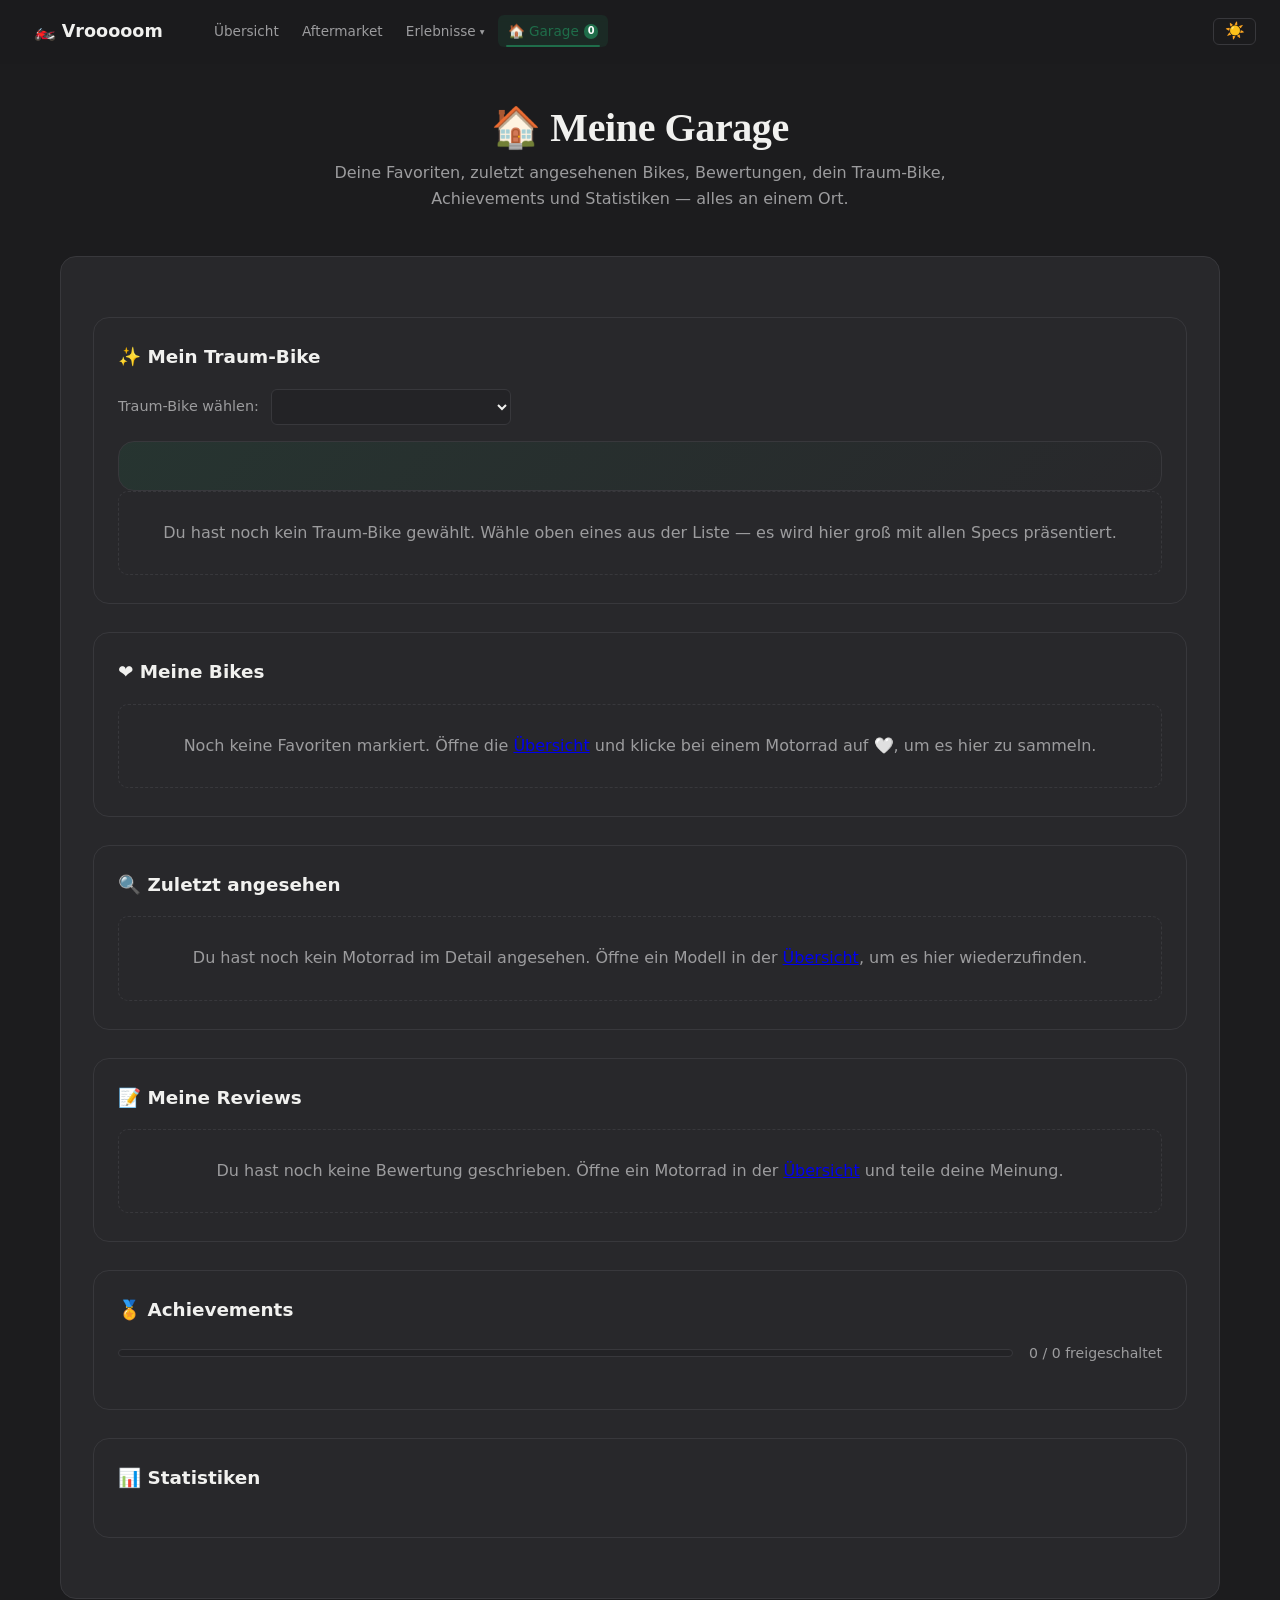
==== garage.html @ 9eac89dc "Merge pull request #27 from Sepytox/feature/soundcheck-and-polish-fixes fix+polish: Sound-Status "in" ====
<!DOCTYPE html>
<html lang="de">
<head>
    <meta charset="UTF-8">
    <meta name="viewport" content="width=device-width, initial-scale=1.0">
    <title>Meine Garage — Vrooooom</title>
    <link rel="icon" href="data:image/svg+xml,%3Csvg xmlns='http://www.w3.org/2000/svg' viewBox='0 0 100 100'%3E%3Crect width='100' height='100' rx='20' fill='%23080808'/%3E%3Ctext x='50' y='68' font-size='58' font-family='sans-serif' font-weight='800' text-anchor='middle' fill='%23ff6600'%3EK%3C/text%3E%3C/svg%3E">
    <link rel="stylesheet" href="styles.css">
    <link rel="stylesheet" href="design.css">
    <script>(function(){var t=localStorage.getItem('theme')||'dark';document.documentElement.setAttribute('data-theme',t);})();</script>
    <script src="bikes-data.js"></script>
    <script src="bike-image.js"></script>
    <style>
/* ====================================================
   GARAGE — Meine Garage Styles
   ==================================================== */
.garage-hero {
    text-align: center;
    padding: 2.5rem 1rem 1.5rem;
}
.garage-hero h1 { font-size: var(--font-h1); margin-bottom: 0.5rem; }
.garage-hero p { color: var(--text-muted); max-width: 640px; margin: 0 auto; }

.garage-section {
    margin: 1.75rem 0;
    background: var(--card-bg);
    border: 1px solid var(--border);
    border-radius: var(--radius-lg, 16px);
    padding: 1.5rem 1.5rem 1.75rem;
}
.garage-section-title {
    font-size: 1.15em;
    font-weight: 700;
    margin-bottom: 1rem;
    display: flex;
    align-items: center;
    gap: 0.5rem;
}

.garage-empty {
    text-align: center;
    padding: 1.75rem 1rem;
    color: var(--text-muted);
    border: 1px dashed var(--border);
    border-radius: var(--radius-md, 10px);
}
.garage-empty .garage-empty-cta { margin-top: 0.75rem; }

.garage-grid {
    display: grid;
    grid-template-columns: repeat(auto-fill, minmax(220px, 1fr));
    gap: 1rem;
}

.garage-card {
    background: var(--bg-secondary);
    border: 1px solid var(--border);
    border-radius: var(--radius-md, 10px);
    padding: 1rem;
    transition: transform var(--dur-fast, 0.15s) var(--ease-standard, ease),
                border-color var(--dur-fast, 0.15s) var(--ease-standard, ease);
}
.garage-card:hover { transform: translateY(-3px); border-color: var(--accent); }
.garage-card h3 { font-size: 1em; margin-bottom: 0.35rem; }
.garage-card p { color: var(--text-muted); font-size: 0.88em; margin: 0.15rem 0; }
.garage-card-meta { font-size: 0.78em !important; color: var(--text-subtle) !important; }
.garage-card-link { margin-top: 0.6rem; font-size: 0.8em; padding: 0.4rem 0.75rem; }

.garage-review-item {
    border: 1px solid var(--border);
    border-radius: var(--radius-md, 10px);
    padding: 0.9rem 1rem;
    margin-bottom: 0.75rem;
    background: var(--bg-secondary);
}
.garage-review-item:last-child { margin-bottom: 0; }
.garage-review-head { display: flex; justify-content: space-between; align-items: center; gap: 0.75rem; margin-bottom: 0.35rem; }
.garage-review-stars { color: var(--accent); letter-spacing: 1px; }
.garage-review-text { color: var(--text); font-size: 0.92em; margin: 0.25rem 0; }

.garage-dream-select-row {
    display: flex;
    flex-wrap: wrap;
    align-items: center;
    gap: 0.75rem;
    margin-bottom: 1rem;
}
.garage-dream-select-row label { color: var(--text-muted); font-size: 0.9em; }
#garageDreamSelect {
    background: var(--bg-secondary);
    color: var(--text);
    border: 1px solid var(--border);
    border-radius: var(--radius-sm, 6px);
    padding: 0.5rem 0.75rem;
    font-size: 0.9em;
    min-width: 240px;
}
.garage-dream-hero {
    display: flex;
    align-items: center;
    gap: 1.25rem;
    background: linear-gradient(135deg, var(--accent-dim), transparent);
    border: 1px solid var(--border);
    border-radius: var(--radius-lg, 16px);
    padding: 1.5rem;
}
.garage-dream-icon { font-size: 3.2em; flex-shrink: 0; }
.garage-dream-photo { flex-shrink: 0; width: 150px; }
.garage-dream-info h3 { font-size: 1.25em; margin-bottom: 0.2rem; }
.garage-dream-info p { color: var(--text-muted); margin-bottom: 0.6rem; }
.garage-dream-specs { display: flex; flex-wrap: wrap; gap: 0.6rem; }
.garage-dream-specs span {
    background: var(--bg-secondary);
    border: 1px solid var(--border);
    border-radius: var(--radius-full, 999px);
    padding: 0.25rem 0.7rem;
    font-size: 0.82em;
    color: var(--text);
}

.garage-progress-row { display: flex; justify-content: space-between; align-items: center; margin-bottom: 1rem; gap: 1rem; }
.garage-progress-row span { color: var(--text-muted); font-size: 0.88em; white-space: nowrap; }
.garage-progress-track {
    flex: 1;
    height: 8px;
    background: var(--bg-secondary);
    border: 1px solid var(--border);
    border-radius: var(--radius-full, 999px);
    overflow: hidden;
}
.garage-progress-fill {
    height: 100%;
    background: linear-gradient(90deg, var(--accent), var(--accent-hover));
    transition: width var(--dur-slow, 0.4s) var(--ease-out, ease);
}

.garage-ach-grid { display: grid; grid-template-columns: repeat(auto-fill, minmax(240px, 1fr)); gap: 0.9rem; }
.garage-ach-card {
    display: flex;
    gap: 0.75rem;
    align-items: flex-start;
    border: 1px solid var(--border);
    border-radius: var(--radius-md, 10px);
    padding: 0.9rem;
    background: var(--bg-secondary);
    transition: border-color var(--dur-fast, 0.15s) var(--ease-standard, ease),
                box-shadow var(--dur-fast, 0.15s) var(--ease-standard, ease);
}
.garage-ach-unlocked { border-color: var(--accent); }
.garage-ach-locked { opacity: 0.55; }
.garage-ach-card:not(.garage-ach-locked):hover {
    border-color: var(--border-hover);
    box-shadow: var(--shadow-sm);
}
.garage-ach-icon { font-size: 1.6em; flex-shrink: 0; }
.garage-ach-body h4 { font-size: 0.95em; margin-bottom: 0.2rem; }
.garage-ach-body p { color: var(--text-muted); font-size: 0.82em; margin: 0.1rem 0; }

.garage-stat-row { margin-bottom: 0.85rem; }
.garage-stat-row:last-child { margin-bottom: 0; }
.garage-stat-label { display: flex; justify-content: space-between; font-size: 0.86em; color: var(--text-muted); margin-bottom: 0.3rem; }
.garage-stat-track {
    height: 8px;
    background: var(--bg-secondary);
    border: 1px solid var(--border);
    border-radius: var(--radius-full, 999px);
    overflow: hidden;
}
.garage-stat-fill {
    height: 100%;
    background: linear-gradient(90deg, var(--accent), var(--accent-hover));
    transition: width var(--dur-slow, 0.4s) var(--ease-out, ease);
}
.garage-most-viewed { margin-top: 1.1rem; color: var(--text-muted); font-size: 0.9em; }

@media (max-width: 600px) {
    .garage-dream-hero { flex-direction: column; text-align: center; }
    .garage-progress-row { flex-direction: column; align-items: stretch; }
}
    </style>
</head>
<body>
    <!-- Gemeinsame Navbar (Single Source of Truth) — siehe navbar.js.
         data-theme-toggle="external": theme-toggle.js verdrahtet den
         Button weiter unten, navbar.js darf hier NICHT selbst
         verdrahten. -->
    <nav id="siteNavRoot" class="site-nav" data-theme-toggle="external"></nav>
    <script src="navbar.js"></script>

    <header class="garage-hero js-reveal">
        <h1>🏠 Meine Garage</h1>
        <p>Deine Favoriten, zuletzt angesehenen Bikes, Bewertungen, dein Traum-Bike, Achievements und Statistiken — alles an einem Ort.</p>
    </header>

    <div class="container">
        <main>

            <!-- ===== TRAUM-BIKE ===== -->
            <section class="garage-section js-reveal" aria-label="Mein Traum-Bike">
                <div class="garage-section-title">✨ Mein Traum-Bike</div>
                <div class="garage-dream-select-row">
                    <label for="garageDreamSelect">Traum-Bike wählen:</label>
                    <select id="garageDreamSelect" aria-label="Traum-Bike auswählen"></select>
                </div>
                <div class="garage-dream-hero" id="garageDreamHero" hidden></div>
                <div class="garage-empty" id="garageDreamEmpty">
                    Du hast noch kein Traum-Bike gewählt. Wähle oben eines aus der Liste — es wird hier groß mit allen Specs präsentiert.
                </div>
            </section>

            <!-- ===== MEINE BIKES (FAVORITEN) ===== -->
            <section class="garage-section js-reveal" aria-label="Meine Bikes">
                <div class="garage-section-title">❤️ Meine Bikes</div>
                <div class="garage-grid" id="garageFavoritesGrid" hidden></div>
                <div class="garage-empty" id="garageFavoritesEmpty">
                    Noch keine Favoriten markiert. Öffne die
                    <a href="index.html">Übersicht</a> und klicke bei einem Motorrad auf 🤍, um es hier zu sammeln.
                </div>
            </section>

            <!-- ===== ZULETZT ANGESEHEN ===== -->
            <section class="garage-section js-reveal" aria-label="Zuletzt angesehen">
                <div class="garage-section-title">🔍 Zuletzt angesehen</div>
                <div class="garage-grid" id="garageRecentGrid" hidden></div>
                <div class="garage-empty" id="garageRecentEmpty">
                    Du hast noch kein Motorrad im Detail angesehen. Öffne ein Modell in der
                    <a href="index.html">Übersicht</a>, um es hier wiederzufinden.
                </div>
            </section>

            <!-- ===== MEINE REVIEWS ===== -->
            <section class="garage-section js-reveal" aria-label="Meine Reviews">
                <div class="garage-section-title">📝 Meine Reviews</div>
                <div id="garageReviewsList" hidden></div>
                <div class="garage-empty" id="garageReviewsEmpty">
                    Du hast noch keine Bewertung geschrieben. Öffne ein Motorrad in der
                    <a href="index.html">Übersicht</a> und teile deine Meinung.
                </div>
            </section>

            <!-- ===== ACHIEVEMENTS ===== -->
            <section class="garage-section js-reveal" aria-label="Achievements">
                <div class="garage-section-title">🏅 Achievements</div>
                <div class="garage-progress-row">
                    <div class="garage-progress-track"><div class="garage-progress-fill" id="garageAchievementsProgressBar" style="width:0%"></div></div>
                    <span id="garageAchievementsProgress">0 / 0 freigeschaltet</span>
                </div>
                <div class="garage-ach-grid" id="garageAchievementsGrid"></div>
            </section>

            <!-- ===== STATISTIKEN ===== -->
            <section class="garage-section js-reveal" aria-label="Statistiken">
                <div class="garage-section-title">📊 Statistiken</div>
                <div id="garageStatsBars"></div>
                <p class="garage-most-viewed" id="garageMostViewed" hidden></p>
            </section>

        </main>
    </div>

    <script src="stats.js"></script>
    <script src="achievements.js"></script>
    <script src="theme-toggle.js"></script>
    <script src="settings.js"></script>
    <script src="scroll-reveal.js"></script>
    <script src="garage.js"></script>
</body>
</html>
---- styles.css ----
/* ============================================================
   styles.css — Vrooooom Component Styles v2
   All colors via design.css CSS variables.
   ============================================================ */

html { scroll-behavior: smooth; }

/* ── Container / Layout ─────────────────────────────────────── */
.container {
  max-width: 1200px;
  margin: 0 auto;
  padding: 20px;
}

main {
  background: var(--card-bg);
  border: 1px solid var(--border);
  padding: 32px;
  border-radius: 16px;
  margin-bottom: 40px;
}

footer {
  text-align: center;
  color: var(--text-muted);
  margin-top: 40px;
  padding: 20px;
  font-size: 0.9em;
  border-top: 1px solid var(--border);
}

/* ── Intro Section ──────────────────────────────────────────── */
.intro {
  background: var(--bg-secondary);
  border-radius: 12px;
  padding: 24px 28px;
  margin-bottom: 32px;
  border-left: 4px solid var(--accent);
}

.intro h2 {
  font-size: 1.7em;
  font-weight: 700;
  color: var(--text);
  margin-bottom: 10px;
}

.intro p {
  font-size: 1em;
  color: var(--text-muted);
  max-width: 700px;
  line-height: 1.7;
}

/* ── Search & Filter ────────────────────────────────────────── */
.search-filter-section {
  background: var(--bg-secondary);
  border: 1px solid var(--border);
  border-radius: 12px;
  padding: 18px 20px;
  margin-bottom: 28px;
  display: flex;
  flex-direction: column;
  gap: 10px;
}

.search-bar-wrap { width: 100%; }

.search-input {
  width: 100%;
  padding: 10px 18px;
  border: 1px solid var(--border);
  border-radius: 8px;
  font-size: 0.95em;
  outline: none;
  background: var(--bg);
  color: var(--text);
  font-family: inherit;
  transition: border-color 0.2s;
}

.search-input:focus { border-color: var(--accent); }
.search-input::placeholder { color: var(--text-subtle); }

.filter-row {
  display: flex;
  flex-wrap: wrap;
  align-items: center;
  gap: 8px;
}

.filter-label {
  font-size: 0.85em;
  color: var(--text-muted);
  font-weight: 600;
}

.filter-select {
  padding: 6px 10px;
  border: 1px solid var(--border);
  border-radius: 6px;
  font-size: 0.85em;
  cursor: pointer;
  background: var(--bg);
  color: var(--text);
  outline: none;
  transition: border-color 0.2s;
}

.filter-select:focus { border-color: var(--accent); }

.btn-clear-filter {
  padding: 6px 14px;
  background: none;
  border: 1px solid #cc4444;
  color: #cc4444;
  border-radius: 6px;
  font-size: 0.85em;
  cursor: pointer;
  margin-left: auto;
  transition: background 0.2s, color 0.2s;
}

.btn-clear-filter:hover { background: #cc4444; color: #fff; }

.no-results {
  text-align: center;
  padding: 30px;
  color: var(--text-muted);
  font-size: 1.05em;
}

/* ── Favorites ──────────────────────────────────────────────── */
.favorites-section { margin-bottom: 28px; }

.favorites-title {
  font-size: 1.4em;
  color: var(--accent);
  margin-bottom: 14px;
  text-align: center;
}

/* ── Compare Bar ────────────────────────────────────────────── */
.compare-bar {
  position: sticky;
  top: 60px;
  z-index: 90;
  background: var(--accent);
  color: #fff;
  padding: 10px 16px;
  border-radius: 8px;
  display: flex;
  align-items: center;
  gap: 10px;
  margin-bottom: 20px;
  box-shadow: var(--shadow);
  flex-wrap: wrap;
}

.compare-bar-info {
  flex: 1;
  font-size: 0.9em;
  font-weight: 600;
}

.btn-compare {
  background: #fff;
  color: var(--accent);
  border: none;
  padding: 6px 14px;
  border-radius: 6px;
  font-weight: 700;
  cursor: pointer;
  font-size: 0.88em;
  transition: opacity 0.2s;
}

.btn-compare:disabled { opacity: 0.5; cursor: not-allowed; }
.btn-compare:not(:disabled):hover { opacity: 0.9; }

.btn-clear-compare {
  background: none;
  border: 1px solid rgba(255,255,255,0.6);
  color: #fff;
  padding: 5px 12px;
  border-radius: 6px;
  font-size: 0.82em;
  cursor: pointer;
  transition: background 0.2s;
}

.btn-clear-compare:hover { background: rgba(255,255,255,0.15); }

/* ── Bike Cards Grid ────────────────────────────────────────── */
.facts {
  display: grid;
  grid-template-columns: repeat(auto-fill, minmax(290px, 1fr));
  gap: 18px;
  margin: 28px 0;
}

.fact-card {
  background: var(--card-bg);
  border: 1px solid var(--border);
  color: var(--text);
  padding: 18px 20px;
  border-radius: var(--radius-lg, 14px);
  transition: border-color var(--dur-base, 0.25s) var(--ease-standard, ease),
              transform var(--dur-base, 0.25s) var(--ease-standard, ease),
              box-shadow var(--dur-base, 0.25s) var(--ease-standard, ease);
  display: flex;
  flex-direction: column;
  gap: 5px;
  position: relative;
  overflow: hidden;
  animation: cardFadeUp 0.35s ease backwards;
}

.fact-card:hover,
.fact-card:focus-within {
  border-color: var(--border-hover);
  transform: translateY(-6px) scale(1.012);
  box-shadow: var(--shadow-lg, var(--shadow));
}

.fact-card:active { transform: translateY(-3px) scale(1.005); }

/* Quickstats + hint reveal a little more elegantly on hover */
.fact-card .card-quickstats,
.fact-card .card-hint {
  transition: opacity var(--dur-base, 0.25s) var(--ease-standard, ease),
              transform var(--dur-base, 0.25s) var(--ease-standard, ease);
}
.fact-card:hover .card-hint {
  transform: translateY(-1px);
}
.fact-card:hover .card-quickstats .qstat {
  transform: translateY(-1px);
}
.qstat { transition: transform var(--dur-fast, 0.15s) var(--ease-standard, ease), border-color var(--dur-fast, 0.15s) var(--ease-standard, ease); }

/* "Customize"-Link innerhalb der Bike-Karte (index.html, dynamisch gerendert) */
.card-action-link {
  transition: filter var(--dur-fast, 0.15s) var(--ease-standard, ease),
              transform var(--dur-fast, 0.15s) var(--ease-standard, ease);
}
.card-action-link:hover {
  filter: brightness(1.12);
  transform: translateY(-1px);
}

.fact-card h3 {
  font-size: 1.15em;
  font-weight: 700;
  margin-bottom: 3px;
  border-bottom: 1px solid var(--border);
  padding-bottom: 8px;
  color: var(--text);
}

.fact-card p { margin: 2px 0; line-height: 1.6; font-size: 0.92em; color: var(--text-muted); }
.fact-card strong { color: var(--text); font-weight: 600; }

/* Bike-Foto/-Illustration (bike-image.js) am oberen Kartenrand — bleedet
   bis zum Kartenrand (kompensiert das Card-Padding via negativem Margin). */
.fact-card-image {
  margin: -18px -20px 10px;
  width: calc(100% + 40px);
  aspect-ratio: 16 / 8;
  border-radius: var(--radius-lg, 14px) var(--radius-lg, 14px) 0 0;
}

/* Card animations stagger */
@keyframes cardFadeUp {
  from { opacity: 0; transform: translateY(16px); }
  to   { opacity: 1; transform: translateY(0); }
}
.fact-card:nth-child(1)  { animation-delay: 0.02s; }
.fact-card:nth-child(2)  { animation-delay: 0.04s; }
.fact-card:nth-child(3)  { animation-delay: 0.06s; }
.fact-card:nth-child(4)  { animation-delay: 0.08s; }
.fact-card:nth-child(5)  { animation-delay: 0.10s; }
.fact-card:nth-child(6)  { animation-delay: 0.12s; }
.fact-card:nth-child(7)  { animation-delay: 0.14s; }
.fact-card:nth-child(8)  { animation-delay: 0.16s; }
.fact-card:nth-child(9)  { animation-delay: 0.18s; }
.fact-card:nth-child(10) { animation-delay: 0.20s; }
.fact-card:nth-child(11) { animation-delay: 0.22s; }
.fact-card:nth-child(12) { animation-delay: 0.24s; }
.fact-card:nth-child(13) { animation-delay: 0.26s; }
.fact-card:nth-child(14) { animation-delay: 0.28s; }
.fact-card:nth-child(15) { animation-delay: 0.30s; }
.fact-card:nth-child(16) { animation-delay: 0.32s; }
.fact-card:nth-child(17) { animation-delay: 0.34s; }
.fact-card:nth-child(18) { animation-delay: 0.36s; }
.fact-card:nth-child(19) { animation-delay: 0.38s; }
.fact-card:nth-child(20) { animation-delay: 0.40s; }
.fact-card:nth-child(21) { animation-delay: 0.42s; }
.fact-card:nth-child(22) { animation-delay: 0.44s; }
.fact-card:nth-child(23) { animation-delay: 0.46s; }
.fact-card:nth-child(24) { animation-delay: 0.48s; }
.fact-card:nth-child(25) { animation-delay: 0.50s; }

/* Card top row (compare + fav) */
.card-top-row {
  display: flex;
  align-items: center;
  justify-content: space-between;
  margin-bottom: 5px;
}

.compare-checkbox-wrap {
  display: flex;
  align-items: center;
  gap: 4px;
  cursor: pointer;
  background: var(--accent-dim);
  border: 1px solid var(--border);
  border-radius: 6px;
  padding: 3px 8px;
  font-size: 0.78em;
  user-select: none;
  transition: border-color 0.2s;
}

.compare-checkbox-wrap:hover { border-color: var(--accent); }
.compare-checkbox { accent-color: var(--accent); width: 13px; height: 13px; cursor: pointer; }
.compare-checkbox-label { color: var(--text-muted); font-size: 0.8em; }

.fav-btn {
  background: none;
  border: none;
  font-size: 1.3em;
  cursor: pointer;
  padding: 2px 5px;
  border-radius: 50%;
  transition: transform 0.18s;
  line-height: 1;
}
.fav-btn:hover { transform: scale(1.25); }

.card-footer-row {
  display: flex;
  align-items: center;
  gap: 6px;
  flex-wrap: wrap;
  margin-top: 4px;
}

.card-rating-badge {
  background: var(--accent-dim);
  border-radius: 12px;
  padding: 2px 8px;
  font-size: 0.78em;
  font-weight: 700;
  color: var(--accent);
}

.card-hint {
  display: inline-block;
  margin-top: 5px;
  font-size: 0.78em;
  background: var(--accent-dim);
  border: 1px solid var(--border);
  border-radius: 6px;
  padding: 3px 10px;
  color: var(--text-muted);
  transition: border-color 0.2s, color 0.2s;
}

.fact-card-clickable { cursor: pointer; }
.fact-card-clickable:hover .card-hint { border-color: var(--accent); color: var(--accent); }
.fact-card-clickable:focus-visible { outline: 2px solid var(--accent); outline-offset: 3px; }

/* Quick stats badges */
.card-quickstats {
  display: flex;
  flex-wrap: wrap;
  gap: 5px;
  margin: 8px 0 2px;
}

.qstat {
  background: var(--accent-dim);
  border: 1px solid var(--border);
  border-radius: 10px;
  padding: 2px 9px;
  font-size: 0.76rem;
  color: var(--text-muted);
  white-space: nowrap;
}

.qstat-license { border-color: var(--accent); color: var(--accent); }

/* ── Modal ──────────────────────────────────────────────────── */
.modal-overlay {
  display: none;
  position: fixed;
  inset: 0;
  background: rgba(0,0,0,0.65);
  z-index: 1000;
  align-items: center;
  justify-content: center;
  padding: 20px;
  backdrop-filter: blur(3px);
  overflow-y: auto;
}

.modal-overlay.modal-visible {
  display: flex;
  animation: overlayFadeIn 0.2s ease;
}

.modal-overlay.modal-closing { animation: overlayFadeOut 0.2s ease forwards; }
.modal-overlay.modal-closing .modal-content { animation: modalSlideOut 0.2s ease forwards; }

@keyframes overlayFadeIn  { from { opacity: 0; } to { opacity: 1; } }
@keyframes overlayFadeOut { from { opacity: 1; } to { opacity: 0; } }
@keyframes modalSlideOut  { from { opacity: 1; transform: translateY(0); } to { opacity: 0; transform: translateY(-16px); } }

.modal-content {
  background: var(--card-bg);
  border: 1px solid var(--border);
  border-radius: 16px;
  max-width: 580px;
  width: 100%;
  box-shadow: var(--shadow);
  position: relative;
  overflow: hidden;
  animation: modalSlideIn 0.28s cubic-bezier(0.34, 1.56, 0.64, 1);
  max-height: 92vh;
  overflow-y: auto;
}

.modal-content-wide { max-width: 860px; }
@keyframes modalSlideIn { from { opacity: 0; transform: translateY(-24px); } to { opacity: 1; transform: translateY(0); } }

.modal-close {
  position: absolute;
  top: 12px;
  right: 14px;
  background: none;
  border: none;
  font-size: 1.6em;
  cursor: pointer;
  color: rgba(255,255,255,0.75);
  line-height: 1;
  transition: color 0.2s, transform 0.2s;
  z-index: 10;
}
.modal-close:hover { color: #fff; transform: scale(1.15); }

.modal-header {
  background: var(--accent);
  color: #fff;
  padding: 28px 28px 20px;
  text-align: center;
  position: sticky;
  top: 0;
  z-index: 5;
}

.modal-icon { font-size: 2.2em; display: block; margin-bottom: 6px; }
.modal-header h2 { font-size: 1.7em; margin-bottom: 3px; }
.modal-subtitle { font-size: 0.95em; opacity: 0.85; }

.modal-body { padding: 22px 26px 26px; }

/* Modal action buttons */
.modal-actions {
  display: flex;
  gap: 10px;
  margin-bottom: 16px;
  flex-wrap: wrap;
}

.btn-youtube {
  flex: 1;
  padding: 9px 14px;
  background: #ff0000;
  color: #fff;
  border: none;
  border-radius: 8px;
  font-size: 0.9em;
  font-weight: 700;
  cursor: pointer;
  transition: background 0.2s;
  display: flex;
  align-items: center;
  justify-content: center;
  gap: 5px;
  min-width: 120px;
}
.btn-youtube:hover { background: #cc0000; }

.btn-modal-fav {
  flex: 1;
  padding: 9px 14px;
  background: var(--accent-dim);
  color: var(--accent);
  border: 1px solid var(--accent);
  border-radius: 8px;
  font-size: 0.9em;
  font-weight: 700;
  cursor: pointer;
  transition: background 0.2s, color 0.2s;
  min-width: 100px;
}
.btn-modal-fav:hover, .btn-modal-fav.fav-active { background: var(--accent); color: #fff; }

/* ── Gallery ────────────────────────────────────────────────── */
.gallery { position: relative; margin-bottom: 20px; border-radius: 10px; overflow: hidden; }

.gallery-viewport { position: relative; height: 190px; border-radius: 10px; overflow: hidden; }

.gallery-slide {
  position: absolute;
  inset: 0;
  display: flex;
  flex-direction: column;
  align-items: center;
  justify-content: center;
  gap: 8px;
  color: #fff;
  opacity: 0;
  visibility: hidden;
  transition: opacity 0.35s, visibility 0.35s;
}

.gallery-slide-active { opacity: 1; visibility: visible; animation: slideFadeIn 0.35s ease; }
@keyframes slideFadeIn { from { opacity: 0; transform: scale(1.03); } to { opacity: 1; transform: scale(1); } }

/* Consistent aspect ratio, rounded corners, gentle fade-in on load and a
   subtle zoom on hover for every gallery image (self-authored SVG or
   local asset — no external image requests). The hover-zoom itself uses
   --dur-base (a calm ~250ms, matching every other hover micro-interaction
   in the design system) — only the one-time entrance fade keeps
   --dur-slow. */
.gallery-img {
  width: 100%;
  height: 100%;
  object-fit: cover;
  border-radius: var(--radius-md, 10px);
  opacity: 0;
  animation: imgFadeIn var(--dur-slow, 0.4s) var(--ease-out, ease) forwards;
  transition: transform var(--dur-base, 0.25s) var(--ease-standard, ease);
}
.gallery:hover .gallery-img { transform: scale(1.05); }
@keyframes imgFadeIn { from { opacity: 0; } to { opacity: 1; } }

.gallery-emoji { font-size: 3.5em; }
.gallery-caption { font-size: 0.9em; background: rgba(0,0,0,0.4); padding: 3px 12px; border-radius: 20px; }

.gallery-btn {
  position: absolute;
  top: 50%;
  transform: translateY(-50%);
  background: rgba(0,0,0,0.45);
  color: #fff;
  border: none;
  width: 36px;
  height: 36px;
  border-radius: 50%;
  font-size: 1em;
  cursor: pointer;
  transition: background 0.2s;
  z-index: 5;
}
.gallery-btn:hover { background: rgba(0,0,0,0.75); }
.gallery-prev { left: 8px; }
.gallery-next { right: 8px; }

.gallery-footer {
  position: absolute;
  bottom: 8px;
  left: 0; right: 0;
  display: flex;
  align-items: center;
  justify-content: center;
  gap: 10px;
  z-index: 5;
}

.gallery-counter {
  background: rgba(0,0,0,0.5);
  color: #fff;
  font-size: 0.78em;
  padding: 2px 10px;
  border-radius: 20px;
  font-weight: 600;
}

.gallery-autoplay {
  background: rgba(0,0,0,0.5);
  color: #fff;
  border: none;
  font-size: 0.78em;
  padding: 3px 10px;
  border-radius: 20px;
  cursor: pointer;
  transition: background 0.2s;
}
.gallery-autoplay:hover { background: rgba(0,0,0,0.8); }
.gallery-autoplay[aria-pressed="true"] { background: var(--accent); }

/* ── Specs Grid ─────────────────────────────────────────────── */
.specs-grid {
  display: grid;
  grid-template-columns: 1fr 1fr;
  gap: 12px;
  margin-bottom: 14px;
}

.spec-item {
  background: var(--bg-secondary);
  border: 1px solid var(--border);
  border-radius: 8px;
  padding: 10px 12px;
  display: flex;
  flex-direction: column;
  gap: 3px;
  transition: border-color 0.2s;
}
.spec-item:hover { border-color: var(--border-hover); }
.spec-label { font-size: 0.74em; color: var(--text-muted); text-transform: uppercase; letter-spacing: 0.05em; }
.spec-value { font-size: 0.95em; font-weight: 700; color: var(--text); }

/* Extended specs */
.extended-specs {
  margin-bottom: 14px;
  border: 1px solid var(--border);
  border-radius: 8px;
  overflow: hidden;
}

.extended-specs-toggle {
  padding: 10px 14px;
  cursor: pointer;
  font-weight: 600;
  font-size: 0.9em;
  color: var(--accent);
  background: var(--bg-secondary);
  list-style: none;
  display: flex;
  align-items: center;
  gap: 5px;
  user-select: none;
  transition: background 0.2s;
}
.extended-specs-toggle:hover { background: var(--bg); }
.extended-specs-toggle::-webkit-details-marker { display: none; }
.extended-specs[open] .extended-specs-toggle::before { content: '▼ '; }
.extended-specs:not([open]) .extended-specs-toggle::before { content: '▶ '; }

.extended-specs-grid {
  padding: 12px;
  background: var(--card-bg);
  border-top: 1px solid var(--border);
}

/* ── Review Section ─────────────────────────────────────────── */
.review-section {
  border-top: 1px solid var(--border);
  padding-top: 16px;
  margin-top: 14px;
}

.review-title { font-size: 1em; color: var(--accent); margin-bottom: 8px; }

.avg-rating-display {
  background: var(--accent-dim);
  border-radius: 8px;
  padding: 7px 12px;
  font-size: 0.88em;
  margin-bottom: 10px;
  display: flex;
  align-items: center;
  gap: 7px;
  flex-wrap: wrap;
}
.avg-stars { color: #f5a623; }
.avg-num { font-weight: 700; color: var(--text); }
.avg-count { color: var(--text-muted); font-size: 0.88em; }

.star-input { display: flex; align-items: center; gap: 3px; margin-bottom: 8px; }
.star-btn {
  background: none;
  border: none;
  font-size: 1.6em;
  color: var(--text-subtle);
  cursor: pointer;
  transition: color 0.15s, transform 0.15s;
  padding: 0 2px;
  line-height: 1;
}
.star-btn:hover, .star-btn.star-active { color: #f5a623; }
.star-hint { font-size: 0.8em; color: var(--text-muted); margin-left: 5px; }

.review-textarea {
  width: 100%;
  padding: 9px 12px;
  border: 1px solid var(--border);
  border-radius: 8px;
  font-size: 0.88em;
  resize: vertical;
  font-family: inherit;
  outline: none;
  background: var(--bg);
  color: var(--text);
  transition: border-color 0.2s;
}
.review-textarea:focus { border-color: var(--accent); }

.btn-save-review {
  margin-top: 7px;
  padding: 7px 18px;
  background: var(--accent);
  color: #fff;
  border: none;
  border-radius: 7px;
  font-size: 0.88em;
  font-weight: 600;
  cursor: pointer;
  transition: background 0.2s;
}
.btn-save-review:hover { background: var(--accent-hover); }

.reviews-list {
  margin-top: 10px;
  display: flex;
  flex-direction: column;
  gap: 7px;
  max-height: 160px;
  overflow-y: auto;
}

.review-item {
  background: var(--bg-secondary);
  border: 1px solid var(--border);
  border-radius: 7px;
  padding: 9px 12px;
  font-size: 0.87em;
}
.review-stars { color: #f5a623; display: block; margin-bottom: 2px; }
.review-text { color: var(--text-muted); margin: 2px 0; font-style: italic; }
.review-date { color: var(--text-subtle); font-size: 0.78em; }

/* ── Compare Modal ──────────────────────────────────────────── */
.compare-table-wrap { overflow-x: auto; -webkit-overflow-scrolling: touch; }

.compare-table { width: 100%; border-collapse: collapse; font-size: 0.88em; }
.compare-table th {
  background: var(--accent);
  color: #fff;
  padding: 9px 12px;
  text-align: left;
  font-size: 0.9em;
}
.compare-table td { padding: 7px 12px; border-bottom: 1px solid var(--border); color: var(--text); }
.compare-row-label { font-weight: 700; color: var(--accent) !important; background: var(--bg-secondary); white-space: nowrap; }
.compare-table tr:nth-child(even) td:not(.compare-row-label) { background: var(--bg-secondary); }
.compare-best { background: rgba(0,200,80,0.12) !important; color: #00c850 !important; font-weight: 700; }
.compare-worst { background: rgba(255,50,50,0.1) !important; color: #ff4444 !important; }

.compare-legend {
  margin-top: 12px;
  font-size: 0.82em;
  display: flex;
  gap: 16px;
  justify-content: center;
  color: var(--text-muted);
  flex-wrap: wrap;
}
.compare-legend-best { color: #00c850; font-weight: 600; }
.compare-legend-worst { color: #ff4444; font-weight: 600; }
.compare-legend-pct { font-size: 0.8em; color: var(--text-muted); margin-left: 10px; }

.best-value-banner {
  background: var(--accent-dim);
  border: 1px solid var(--accent);
  border-radius: 8px;
  padding: 10px 14px;
  margin-bottom: 12px;
  font-size: 0.9em;
  color: var(--text);
}
.cmp-pct { font-size: 0.76rem; opacity: 0.8; }

.compare-advice { margin-top: 14px; }
.compare-advice-title { font-size: 0.95rem; margin-bottom: 7px; color: var(--text); }
.compare-advice-item { font-size: 0.88rem; margin-bottom: 4px; color: var(--text-muted); }

/* ── Advice / Kaufberatung ──────────────────────────────────── */
.advice-section { margin: 28px 0; }
.advice-title { font-size: 1.4em; color: var(--text); margin-bottom: 14px; }

.advice-grid {
  display: grid;
  grid-template-columns: repeat(auto-fill, minmax(220px, 1fr));
  gap: 14px;
}

.advice-card {
  background: var(--card-bg);
  border: 1px solid var(--border);
  border-radius: var(--radius-md, 12px);
  padding: 16px;
  cursor: pointer;
  transition: border-color var(--dur-base, 0.25s) var(--ease-standard, ease),
              transform var(--dur-base, 0.25s) var(--ease-standard, ease),
              box-shadow var(--dur-base, 0.25s) var(--ease-standard, ease);
}
.advice-card:hover, .advice-card:focus-visible {
  border-color: var(--border-hover);
  transform: translateY(-4px) scale(1.01);
  box-shadow: var(--shadow-lg, var(--shadow));
  outline: none;
}
.advice-card:active { transform: translateY(-1px) scale(1.0); }
.advice-card .advice-emoji {
  transition: transform var(--dur-base, 0.25s) var(--ease-spring, ease);
}
.advice-card:hover .advice-emoji { transform: scale(1.15) rotate(-4deg); }
.advice-emoji { font-size: 2em; margin-bottom: 5px; display: block; }
.advice-card-title { font-size: 1em; margin-bottom: 3px; color: var(--text); font-weight: 700; }
.advice-bike-name { font-size: 0.9em; color: var(--text-muted); margin-bottom: 5px; }
.advice-reason { font-size: 0.84em; color: var(--text-muted); margin-bottom: 7px; }
.advice-price { font-size: 0.82em; color: var(--accent); font-weight: 700; }

.modal-advice-banner {
  background: var(--accent-dim);
  border: 1px solid var(--accent);
  border-radius: 8px;
  padding: 9px 13px;
  margin: 12px 0 3px;
  font-size: 0.88rem;
  color: var(--text);
}

/* ── Closing Section ────────────────────────────────────────── */
.closing {
  background: var(--bg-secondary);
  border: 1px solid var(--border);
  padding: 28px;
  border-radius: 12px;
  text-align: center;
  margin-top: 32px;
}
.closing h2 { color: var(--accent); margin-bottom: 10px; font-size: 1.6em; }
.closing p { color: var(--text-muted); font-size: 1em; line-height: 1.7; }

/* ── Settings Panel (injected by settings.js) ────────────────── */
.settings-trigger {
  position: fixed;
  bottom: 1.5rem;
  right: 1.5rem;
  width: 48px;
  height: 48px;
  border-radius: 50%;
  background: var(--accent);
  color: #fff;
  border: none;
  font-size: 1.2rem;
  cursor: pointer;
  z-index: 500;
  box-shadow: var(--shadow);
  transition: background 0.2s, transform 0.2s;
}
.settings-trigger:hover { background: var(--accent-hover); transform: scale(1.08); }

.settings-overlay {
  display: none;
  position: fixed;
  inset: 0;
  background: rgba(0,0,0,0.4);
  z-index: 600;
}
.settings-overlay.open { display: block; }

.settings-panel {
  position: fixed;
  top: 0;
  right: -360px;
  width: 340px;
  max-width: 95vw;
  height: 100%;
  background: var(--card-bg);
  border-left: 1px solid var(--border);
  z-index: 700;
  display: flex;
  flex-direction: column;
  transition: right 0.28s cubic-bezier(0.4,0,0.2,1);
  overflow-y: auto;
}
.settings-panel.open { right: 0; }

.settings-panel-header {
  display: flex;
  align-items: center;
  justify-content: space-between;
  padding: 1rem 1.25rem;
  border-bottom: 1px solid var(--border);
  background: var(--bg-secondary);
}

/* Glassmorphism accent (sparingly used, see design.css .site-nav for the
   other occurrence): solid --bg-secondary above is the fallback for
   browsers without backdrop-filter support; where supported, a
   translucent glass panel replaces it. */
@supports (backdrop-filter: blur(1px)) or (-webkit-backdrop-filter: blur(1px)) {
  .settings-panel-header {
    background: var(--glass-bg, var(--bg-secondary));
    border-bottom: 1px solid var(--glass-border, var(--border));
    -webkit-backdrop-filter: blur(12px) saturate(150%);
    backdrop-filter: blur(12px) saturate(150%);
  }
}
.settings-panel-title { font-weight: 700; font-size: 1rem; color: var(--text); }
.settings-close {
  background: none;
  border: none;
  font-size: 1.3rem;
  cursor: pointer;
  color: var(--text-muted);
  transition: color 0.2s;
}
.settings-close:hover { color: var(--text); }

.settings-panel-body { flex: 1; padding: 1rem 1.25rem; display: flex; flex-direction: column; gap: 1rem; }
.settings-panel-footer { padding: 1rem 1.25rem; border-top: 1px solid var(--border); }

.settings-section { border: 1px solid var(--border); border-radius: 8px; padding: 0.9rem; }
.settings-section-title { font-size: 0.78rem; text-transform: uppercase; letter-spacing: 1.5px; color: var(--text-muted); margin-bottom: 0.75rem; font-weight: 700; }

.theme-options { display: flex; flex-direction: column; gap: 0.5rem; }
.theme-option {
  display: flex;
  align-items: center;
  gap: 0.75rem;
  padding: 0.65rem 0.85rem;
  border: 1px solid var(--border);
  border-radius: 8px;
  background: transparent;
  cursor: pointer;
  transition: border-color 0.2s, background 0.2s;
  text-align: left;
  width: 100%;
}
.theme-option:hover { border-color: var(--accent); background: var(--accent-dim); }
.theme-option.active { border-color: var(--accent); background: var(--accent-dim); }
.theme-option-radio {
  width: 14px; height: 14px;
  border: 2px solid var(--border);
  border-radius: 50%;
  flex-shrink: 0;
  transition: border-color 0.2s;
}
.theme-option.active .theme-option-radio { border-color: var(--accent); background: var(--accent); }
.theme-option-preview {
  width: 32px; height: 22px;
  border-radius: 4px;
  flex-shrink: 0;
  border: 1px solid var(--border);
}
.theme-preview-neon     { background: linear-gradient(135deg, #1c1c1e, var(--accent)); }
.theme-preview-light    { background: linear-gradient(135deg, #fafafa, var(--accent)); }
.theme-preview-dark-pro { background: linear-gradient(135deg, #111, #444); }

.theme-option-info { display: flex; flex-direction: column; gap: 1px; }
.theme-option-name { font-size: 0.88rem; font-weight: 600; color: var(--text); }
.theme-option-desc { font-size: 0.74rem; color: var(--text-muted); }

.settings-slider-row { display: flex; flex-direction: column; gap: 0.4rem; }
.settings-slider-label { display: flex; justify-content: space-between; font-size: 0.84rem; color: var(--text-muted); }
.settings-slider-val { font-weight: 700; color: var(--accent); }

.vc-range {
  -webkit-appearance: none;
  width: 100%;
  height: 6px;
  background: var(--border);
  border-radius: 3px;
  outline: none;
  cursor: pointer;
}
.vc-range::-webkit-slider-thumb {
  -webkit-appearance: none;
  width: 18px; height: 18px;
  background: var(--accent);
  border-radius: 50%;
  cursor: pointer;
}
.vc-range::-moz-range-thumb {
  width: 18px; height: 18px;
  background: var(--accent);
  border-radius: 50%;
  cursor: pointer;
  border: none;
}

.settings-check-row {
  display: flex;
  align-items: flex-start;
  gap: 0.6rem;
  padding: 0.5rem 0;
  cursor: pointer;
  border-bottom: 1px solid var(--border);
}
.settings-check-row:last-child { border-bottom: none; }
.settings-check-row input[type="checkbox"] { accent-color: var(--accent); margin-top: 2px; }
.settings-check-label { display: flex; flex-direction: column; gap: 2px; font-size: 0.88rem; color: var(--text); }
.settings-check-label small { font-size: 0.74rem; color: var(--text-muted); }

.settings-reset-btn {
  width: 100%;
  padding: 0.65rem;
  background: var(--accent);
  color: #fff;
  border: none;
  border-radius: 7px;
  font-size: 0.88rem;
  font-weight: 600;
  cursor: pointer;
  transition: background 0.2s;
}
.settings-reset-btn:hover { background: var(--accent-hover); }
.settings-reset-btn:active { transform: scale(0.97); }

/* ── Button micro-interactions (hover + active + focus-visible) ──────
   Zentrale Regel für alle bestehenden Klick-Buttons: dezentes Scale-down
   beim Klicken sowie ein sichtbarer Fokusring für Tastaturnutzung, ohne
   die individuellen Hover-Farben/-Effekte jeder Komponente zu verändern. */
.btn-clear-filter,
.btn-compare:not(:disabled),
.btn-clear-compare,
.fav-btn,
.modal-close,
.btn-youtube,
.btn-modal-fav,
.gallery-btn,
.gallery-autoplay,
.star-btn,
.btn-save-review,
.settings-reset-btn,
.extended-specs-toggle,
.theme-option {
  transition-property: background, color, border-color, transform, box-shadow, opacity;
  transition-duration: var(--dur-fast, 0.18s);
  transition-timing-function: var(--ease-standard, ease);
}

.btn-clear-filter:active,
.btn-compare:not(:disabled):active,
.btn-clear-compare:active,
.modal-close:active,
.btn-youtube:active,
.btn-modal-fav:active,
.gallery-btn:active,
.gallery-autoplay:active,
.star-btn:active,
.btn-save-review:active {
  transform: scale(0.94);
}

.btn-clear-filter:focus-visible,
.btn-compare:focus-visible,
.btn-clear-compare:focus-visible,
.fav-btn:focus-visible,
.modal-close:focus-visible,
.btn-youtube:focus-visible,
.btn-modal-fav:focus-visible,
.gallery-btn:focus-visible,
.gallery-autoplay:focus-visible,
.star-btn:focus-visible,
.btn-save-review:focus-visible,
.settings-reset-btn:focus-visible,
.filter-select:focus-visible,
.search-input:focus-visible {
  outline: 2px solid var(--accent);
  outline-offset: 2px;
}

/* ── Accessibility helpers ──────────────────────────────────── */
.a11y-large-text { font-size: 1.18em !important; }
.a11y-high-contrast { filter: contrast(1.25); }
.a11y-reduce-motion * { animation-duration: 0s !important; transition-duration: 0s !important; }
.brightness-adjusted { filter: brightness(var(--brightness-value, 1)); }

/* ── Reduced Motion ─────────────────────────────────────────── */
@media (prefers-reduced-motion: reduce) {
  .modal-overlay.modal-visible,
  .modal-content,
  .gallery-slide-active,
  .modal-overlay.modal-closing,
  .modal-overlay.modal-closing .modal-content,
  .fact-card { animation: none !important; }
}

/* ── Responsive ─────────────────────────────────────────────── */
@media (max-width: 768px) {
  main { padding: 18px; border-radius: 12px; }
  .facts { grid-template-columns: 1fr; gap: 14px; }
  .filter-row { flex-direction: column; align-items: flex-start; }
  .btn-clear-filter { margin-left: 0; }
  .compare-bar { flex-wrap: wrap; top: 56px; }
  .modal-actions { flex-direction: column; }
  .specs-grid { grid-template-columns: 1fr; }
  .modal-header h2 { font-size: 1.4em; }
  .modal-body { padding: 18px; }
  .gallery-viewport { height: 155px; }
  .advice-grid { grid-template-columns: 1fr; }
  .compare-table { font-size: 0.8em; }
  .compare-table th, .compare-table td { padding: 6px 8px; }
}

@media (max-width: 400px) {
  .modal-header h2 { font-size: 1.2em; }
  .gallery-viewport { height: 135px; }
}

/* ==========================================================================
   Dark mode (legacy body.dark-mode class)
   Driven by the theme toggle in index.html. These rules mirror the
   data-theme="dark" palette so the toggle works via the classic
   body.dark-mode approach as well as the data-theme attribute.
   ========================================================================== */

/* Header bar layout holding the nav links and the theme toggle */
.header-top {
  display: flex;
  align-items: center;
  justify-content: space-between;
  gap: 1rem;
  flex-wrap: wrap;
}

/* Theme toggle button */
.theme-toggle {
  cursor: pointer;
  border: none;
  background: transparent;
  font-size: 1.25rem;
  line-height: 1;
  padding: 0.35rem 0.6rem;
  border-radius: 8px;
  transition: background 0.2s, transform 0.2s;
}
.theme-toggle:hover { transform: scale(1.12); }
.theme-toggle:focus-visible { outline: 2px solid var(--accent); outline-offset: 2px; }

/* Page background + base text in dark mode */
body.dark-mode {
  background: #1a1a2e;
  color: #e8e8f0;
  transition: background 0.3s ease, color 0.3s ease;
}

/* Header/nav in dark mode */
body.dark-mode header,
body.dark-mode nav {
  background: #16213e;
  color: #e8e8f0;
  transition: background 0.3s ease, color 0.3s ease;
}

/* Main content area in dark mode */
body.dark-mode main {
  background: #1a1a2e;
  color: #e8e8f0;
}

/* Cards in dark mode */
body.dark-mode .fact-card {
  background: #16213e;
  border-color: #0f3460;
  color: #e8e8f0;
  transition: background 0.3s ease, border-color 0.3s ease, color 0.3s ease;
}
body.dark-mode .fact-card h3 { color: #ffffff; }
body.dark-mode .fact-card strong { color: #ffffff; }
---- design.css ----
/* ============================================================
   design.css — Vrooooom Unified Design System v2
   Dark/Light Mode via CSS Custom Properties
   ============================================================ */

/* === DESIGN TOKENS (theme-unabhängig) ===
   Abstände, Radien, Timing/Easing — Grundlage für konsistente
   Hover-Effekte, Micro-Interactions und Eintritts-Animationen. */
:root {
  /* Spacing scale */
  --space-1: 4px;
  --space-2: 8px;
  --space-3: 12px;
  --space-4: 16px;
  --space-5: 24px;
  --space-6: 32px;
  --space-7: 48px;

  /* Radius scale */
  --radius-sm: 6px;
  --radius-md: 10px;
  --radius-lg: 16px;
  --radius-xl: 24px;
  --radius-full: 999px;

  /* Motion: durations + easing curves (nur transform/opacity animiert) */
  --dur-fast: 150ms;
  --dur-base: 250ms;
  --dur-slow: 400ms;
  --ease-standard: cubic-bezier(0.4, 0, 0.2, 1);
  --ease-out: cubic-bezier(0.16, 1, 0.3, 1);
  --ease-spring: cubic-bezier(0.34, 1.56, 0.64, 1);

  /* Typography scale — readable sans stack for body copy, editorial serif
     stack for display headlines (hero/section titles). Both are
     system-font-only (no external/Google Fonts, per no-external-resources
     policy). */
  --font-sans: 'Segoe UI', system-ui, -apple-system, 'Helvetica Neue', Arial, sans-serif;
  --font-display: Georgia, 'Iowan Old Style', 'Palatino Linotype', 'Times New Roman', ui-serif, serif;
  --font-hero: clamp(2.1rem, 5vw, 3.4rem);
  --font-h1: clamp(1.6rem, 4vw, 2.5rem);
  --font-h2: clamp(1.25rem, 2.6vw, 1.75rem);
  --line-height-body: 1.65;
  --line-height-tight: 1.2;

  /* Weight + letter-spacing scale (used together with --font-display for
     a clear hierarchy: hero > section title > card title > body > caption) */
  --fw-regular: 400;
  --fw-medium: 500;
  --fw-semibold: 600;
  --fw-bold: 700;
  --fw-black: 800;
  --ls-tight: -0.01em;
  --ls-normal: 0em;
  --ls-wide: 0.03em;
}

/* === DARK MODE (default) ===
   Elegant dark grey (not black) with a single deep racing-green accent. */
:root {
  --bg: #1c1c1e;
  --bg-secondary: #232326;
  --card-bg: #28282b;
  --border: #38383c;
  --border-hover: #1f6d4a;
  --text: #f1f1ef;
  --text-muted: #9c9c9e;
  --text-subtle: #6e6e70;
  --accent: #1f6d4a;
  --accent-hover: #2fa06b;
  --accent-dim: rgba(31, 109, 74, 0.18);
  --nav-bg: rgba(28,28,30,0.88);
  --shadow: 0 2px 12px rgba(0,0,0,0.4);

  /* Elevation + glow tokens (dark) */
  --shadow-sm: 0 1px 4px rgba(0,0,0,0.3);
  --shadow-md: 0 8px 24px rgba(0,0,0,0.4);
  --shadow-lg: 0 20px 44px rgba(0,0,0,0.5);
  --shadow-glow: 0 0 0 1px rgba(31,109,74,0.4), 0 8px 28px rgba(31,109,74,0.22);
  --glass-bg: rgba(36,36,39,0.55);
  --glass-border: rgba(255,255,255,0.08);
}

/* === LIGHT MODE ===
   Near-white background, anthracite text (not pure black), same restrained
   green accent as dark mode. */
[data-theme="light"] {
  --bg: #fafafa;
  --bg-secondary: #ffffff;
  --card-bg: #ffffff;
  --border: #e4e4e1;
  --border-hover: #1f6d4a;
  --text: #232320;
  --text-muted: #63635e;
  --text-subtle: #9a9a93;
  --accent: #1f6d4a;
  --accent-hover: #154a32;
  --accent-dim: rgba(31, 109, 74, 0.08);
  --nav-bg: rgba(250,250,250,0.88);
  --shadow: 0 2px 12px rgba(20,20,20,0.08);

  /* Elevation + glow tokens (light) */
  --shadow-sm: 0 1px 4px rgba(20,20,20,0.05);
  --shadow-md: 0 8px 24px rgba(20,20,20,0.08);
  --shadow-lg: 0 20px 44px rgba(20,20,20,0.12);
  --shadow-glow: 0 0 0 1px rgba(31,109,74,0.22), 0 8px 24px rgba(31,109,74,0.12);
  --glass-bg: rgba(255,255,255,0.6);
  --glass-border: rgba(20,20,20,0.08);
}

* { box-sizing: border-box; margin: 0; padding: 0; }

html { -webkit-text-size-adjust: 100%; }

body {
  background: var(--bg);
  color: var(--text);
  font-family: var(--font-sans);
  line-height: var(--line-height-body);
  min-height: 100vh;
  transition: background var(--dur-base) var(--ease-standard), color var(--dur-base) var(--ease-standard);
}

/* Display typography hierarchy: serif display stack, tight tracking, bold
   weight for headlines (hero/section/card titles); body copy keeps the
   readable sans stack set on <body> above. */
h1, h2, h3, h4 {
  font-family: var(--font-display);
  font-weight: var(--fw-bold);
  letter-spacing: var(--ls-tight);
  line-height: var(--line-height-tight);
}

/* Visible keyboard focus for every interactive element (touch users are
   unaffected — :focus-visible only engages for keyboard/programmatic focus). */
a:focus-visible,
button:focus-visible,
input:focus-visible,
select:focus-visible,
textarea:focus-visible,
summary:focus-visible,
[tabindex]:focus-visible {
  outline: 2px solid var(--accent);
  outline-offset: 2px;
  border-radius: var(--radius-sm);
}

/* Respect OS-level "reduce motion" — only transform/opacity are animated
   anywhere in this design system, so shrinking durations to ~0 removes all
   motion without ever hiding content permanently. */
@media (prefers-reduced-motion: reduce) {
  *, *::before, *::after {
    animation-duration: 0.01ms !important;
    animation-iteration-count: 1 !important;
    transition-duration: 0.01ms !important;
    scroll-behavior: auto !important;
  }
}

/* ── Scroll-Reveal (Eintritts-Animationen, siehe scroll-reveal.js) ───
   Ohne die Klasse "reveal-ready" auf <html> (nur von scroll-reveal.js
   gesetzt, sofern IntersectionObserver verfügbar ist und keine
   reduzierte Bewegung gewünscht wird) bleiben ".js-reveal"-Elemente
   normal sichtbar — kein JS/kein Observer bedeutet daher nie
   dauerhaft verstecktes Inhalt. */
.reveal-ready .js-reveal {
  opacity: 0;
  transform: translateY(28px);
  transition: opacity var(--dur-slow, 0.4s) var(--ease-out, ease),
              transform var(--dur-slow, 0.4s) var(--ease-out, ease);
  will-change: opacity, transform;
}

.reveal-ready .js-reveal.is-visible {
  opacity: 1;
  transform: translateY(0);
}

/* ── Navigation ─────────────────────────────────────────────── */
/* Glassmorphism accent: --nav-bg is already a near-solid rgba value, so
   browsers without backdrop-filter support render a perfectly readable
   solid bar (progressive enhancement, no separate fallback rule needed). */
.site-nav {
  background: var(--nav-bg);
  border-bottom: 1px solid transparent;
  padding: 0.75rem 1.5rem;
  display: flex;
  align-items: center;
  gap: 1rem;
  flex-wrap: wrap;
  position: sticky;
  top: 0;
  z-index: 100;
  transition: border-color var(--dur-base, 0.25s) var(--ease-standard, ease),
              box-shadow var(--dur-base, 0.25s) var(--ease-standard, ease);
}

/* On scroll (see navbar.js): a subtle hairline divider appears — the bar
   stays visually "quiet" at the very top of the page. */
.site-nav.is-scrolled {
  border-bottom-color: var(--border);
  box-shadow: var(--shadow-sm);
}

@supports (backdrop-filter: blur(1px)) or (-webkit-backdrop-filter: blur(1px)) {
  .site-nav {
    -webkit-backdrop-filter: blur(14px) saturate(140%);
    backdrop-filter: blur(14px) saturate(140%);
  }
}

/* Links wrapper — a single flex row on desktop, a collapsible off-canvas
   sheet on mobile (see burger rules below). */
.site-nav-links {
  display: flex;
  align-items: center;
  gap: 0.25rem;
  flex-wrap: wrap;
}

/* Garage/favorites widget (shared across every page, see navbar.js) */
.garage-nav-link {
  display: inline-flex;
  align-items: center;
  gap: 0.35rem;
}
.garage-nav-badge {
  display: inline-flex;
  align-items: center;
  justify-content: center;
  min-width: 1.15em;
  padding: 0 0.35em;
  background: var(--accent);
  color: #fff;
  border-radius: var(--radius-full, 999px);
  font-size: 0.72em;
  font-weight: 700;
  line-height: 1.5;
}

/* Burger button (mobile only, see media query below) */
.nav-burger {
  display: none;
  flex-direction: column;
  justify-content: center;
  gap: 4px;
  width: 34px;
  height: 34px;
  padding: 0;
  margin-left: auto;
  background: transparent;
  border: 1px solid var(--border);
  border-radius: var(--radius-sm);
  cursor: pointer;
  order: 3;
}
.nav-burger span {
  display: block;
  width: 16px;
  height: 2px;
  margin: 0 auto;
  background: var(--text);
  border-radius: var(--radius-full, 999px);
  transition: transform var(--dur-base, 0.25s) var(--ease-standard, ease),
              opacity var(--dur-fast, 0.15s) var(--ease-standard, ease);
}
.nav-burger[aria-expanded="true"] span:nth-child(1) { transform: translateY(6px) rotate(45deg); }
.nav-burger[aria-expanded="true"] span:nth-child(2) { opacity: 0; }
.nav-burger[aria-expanded="true"] span:nth-child(3) { transform: translateY(-6px) rotate(-45deg); }

@media (max-width: 768px) {
  .nav-burger { display: flex; }
  .site-nav .brand { order: 1; }
  .theme-toggle { order: 2; margin-left: 0.5rem; }
  .site-nav-links {
    order: 4;
    flex-basis: 100%;
    flex-direction: column;
    align-items: stretch;
    gap: 0;
    max-height: 0;
    overflow: hidden;
    opacity: 0;
    transition: max-height var(--dur-base, 0.25s) var(--ease-standard, ease),
                opacity var(--dur-fast, 0.15s) var(--ease-standard, ease);
  }
  .site-nav-links.is-open {
    max-height: 70vh;
    opacity: 1;
    margin-top: 0.5rem;
  }
  .site-nav-links a { padding: 0.65rem 0.6rem; }
}

.site-nav .brand {
  font-size: 1.1rem;
  font-weight: 700;
  color: var(--text);
  text-decoration: none;
  margin-right: 1rem;
  transition: transform var(--dur-fast, 0.15s) var(--ease-standard, ease);
  display: inline-block;
}
.site-nav .brand:hover { transform: translateY(-1px) scale(1.03); }

.site-nav a {
  position: relative;
  color: var(--text-muted);
  text-decoration: none;
  padding: 0.3rem 0.6rem;
  border-radius: var(--radius-sm, 4px);
  font-size: 0.85rem;
  transition: color var(--dur-fast, 0.2s) var(--ease-standard, ease),
              background var(--dur-fast, 0.2s) var(--ease-standard, ease);
}

/* Animated underline/pill: a scaled pseudo-element grows in from the
   center on hover/focus and stays fully grown for the active page. */
.site-nav a::after {
  content: '';
  position: absolute;
  left: 0.5rem;
  right: 0.5rem;
  bottom: 0.05rem;
  height: 2px;
  border-radius: var(--radius-full, 999px);
  background: var(--accent);
  transform: scaleX(0);
  transition: transform var(--dur-base, 0.25s) var(--ease-standard, ease);
}

.site-nav a:hover,
.site-nav a:focus-visible,
.site-nav a.active {
  color: var(--accent);
  background: var(--accent-dim);
}

.site-nav a:hover::after,
.site-nav a:focus-visible::after,
.site-nav a.active::after {
  transform: scaleX(1);
}

/* ── "Erlebnisse"-Dropdown (Quiz/Glücksrad/Racing Sim/SoundCheck/Idle
   Racer) — siehe navbar.js buildMarkup()/wireDropdown(). Desktop: ein
   Popover, das sanft einblendet (Fade + leichtes Herunterschieben aus dem
   Trigger); dieselbe .is-open-Klasse wird unten (@media max-width:768px)
   zu einer aufklappbaren Inline-Sektion umdefiniert — kein separater
   JS-Pfad für Mobile nötig. */
.nav-dropdown {
  position: relative;
}

.nav-dropdown-trigger {
  position: relative;
  display: inline-flex;
  align-items: center;
  gap: 0.25rem;
  background: transparent;
  border: none;
  color: var(--text-muted);
  font: inherit;
  font-size: 0.85rem;
  padding: 0.3rem 0.6rem;
  border-radius: var(--radius-sm, 4px);
  cursor: pointer;
  transition: color var(--dur-fast, 0.15s) var(--ease-standard, ease),
              background var(--dur-fast, 0.15s) var(--ease-standard, ease);
}

.nav-dropdown-trigger:hover,
.nav-dropdown-trigger:focus-visible,
.nav-dropdown-trigger.active,
.nav-dropdown.is-open .nav-dropdown-trigger {
  color: var(--accent);
  background: var(--accent-dim);
}

.nav-dropdown-caret {
  display: inline-block;
  font-size: 0.7em;
  line-height: 1;
  transition: transform var(--dur-fast, 0.15s) var(--ease-standard, ease);
}

.nav-dropdown.is-open .nav-dropdown-caret {
  transform: rotate(180deg);
}

.nav-dropdown-menu {
  position: absolute;
  top: calc(100% + 0.4rem);
  left: 0;
  min-width: 190px;
  display: flex;
  flex-direction: column;
  gap: 0.1rem;
  background: var(--card-bg);
  border: 1px solid var(--border);
  border-radius: var(--radius-md, 10px);
  box-shadow: var(--shadow-lg);
  padding: 0.4rem;
  z-index: 110;
  opacity: 0;
  visibility: hidden;
  transform: translateY(-6px) scale(0.98);
  transition: opacity var(--dur-base, 0.25s) var(--ease-standard, ease),
              transform var(--dur-base, 0.25s) var(--ease-standard, ease),
              visibility 0s linear var(--dur-base, 0.25s);
}

.nav-dropdown-menu a {
  display: block;
  white-space: nowrap;
}

.nav-dropdown.is-open .nav-dropdown-menu {
  opacity: 1;
  visibility: visible;
  transform: translateY(0) scale(1);
  transition: opacity var(--dur-base, 0.25s) var(--ease-standard, ease),
              transform var(--dur-base, 0.25s) var(--ease-standard, ease),
              visibility 0s linear 0s;
}

@media (prefers-reduced-motion: reduce) {
  .nav-dropdown-menu { transform: none; }
}

/* Mobile: das Popover wird zur aufklappbaren Inline-Sektion innerhalb des
   Burger-Menüs (kein Hover/Overlay auf Touch-Geräten). Dieselbe
   is-open-Klasse steuert jetzt max-height statt Fade/Transform. */
@media (max-width: 768px) {
  .nav-dropdown-menu {
    position: static;
    margin-top: 0.15rem;
    padding: 0 0 0 0.75rem;
    background: transparent;
    border: none;
    box-shadow: none;
    opacity: 1;
    transform: none;
    max-height: 0;
    overflow: hidden;
    transition: max-height var(--dur-base, 0.25s) var(--ease-standard, ease),
                visibility 0s linear var(--dur-base, 0.25s);
  }
  .nav-dropdown.is-open .nav-dropdown-menu {
    max-height: 60vh;
    transition: max-height var(--dur-base, 0.25s) var(--ease-standard, ease),
                visibility 0s linear 0s;
  }
  .nav-dropdown-menu a { padding: 0.55rem 0.6rem; }
  .nav-dropdown-trigger { width: 100%; padding: 0.65rem 0.6rem; }
}

/* Theme toggle button in nav */
.theme-toggle {
  margin-left: auto;
  background: transparent;
  border: 1px solid var(--border);
  border-radius: 6px;
  padding: 0.3rem 0.65rem;
  font-size: 1rem;
  cursor: pointer;
  color: var(--text-muted);
  transition: border-color var(--dur-fast, 0.2s) var(--ease-standard, ease),
              color var(--dur-fast, 0.2s) var(--ease-standard, ease),
              transform var(--dur-fast, 0.2s) var(--ease-spring, ease);
}

.theme-toggle:hover {
  border-color: var(--accent);
  color: var(--accent);
  transform: scale(1.1) rotate(8deg);
}
.theme-toggle:active { transform: scale(0.95); }

/* ── Layout Wrappers ─────────────────────────────────────────── */
.page-wrap {
  max-width: 1200px;
  margin: 0 auto;
  padding: 1.5rem 1rem 4rem;
}

/* ── Page Header ─────────────────────────────────────────────── */
.page-header {
  margin-bottom: 2rem;
}

.page-header h1 {
  font-size: clamp(1.6rem, 4vw, 2.5rem);
  color: var(--text);
  font-weight: 800;
  margin-bottom: 0.3rem;
}

.page-header p {
  color: var(--text-muted);
  font-size: 0.9rem;
}

/* ── Card ────────────────────────────────────────────────────── */
.card {
  background: var(--card-bg);
  border: 1px solid var(--border);
  border-radius: 12px;
  padding: 1.25rem;
}

/* ── Buttons ─────────────────────────────────────────────────── */
.btn {
  display: inline-flex;
  align-items: center;
  gap: 0.4rem;
  padding: 0.5rem 1rem;
  background: linear-gradient(135deg, var(--accent), var(--accent-hover));
  color: #fff;
  border: none;
  border-radius: 6px;
  font-size: 0.875rem;
  font-weight: 600;
  cursor: pointer;
  text-decoration: none;
  transition: background var(--dur-base, 0.25s) var(--ease-standard, ease),
              transform var(--dur-fast, 0.15s) var(--ease-standard, ease),
              box-shadow var(--dur-base, 0.25s) var(--ease-standard, ease);
}

.btn:hover {
  background: linear-gradient(135deg, var(--accent-hover), var(--accent));
  box-shadow: var(--shadow-glow, none);
  transform: translateY(-2px);
}

.btn:active {
  transform: translateY(0) scale(0.97);
}

.btn-outline {
  background: transparent;
  border: 1px solid var(--border);
  color: var(--text-muted);
}

.btn-outline:hover {
  border-color: var(--accent);
  color: var(--accent);
  background: var(--accent-dim);
  box-shadow: none;
  transform: translateY(-2px);
}

.btn-outline:active { transform: translateY(0) scale(0.97); }

/* ── Bike Image (bike-image.js) ─────────────────────────────────
   Echtes Foto (images/bikes/<id>.jpg) bevorzugt, sonst eine
   kategorie-spezifische SVG-Illustration (Sport, Naked, Touring/Adventure,
   Retro, Offroad, Cruiser) — nie ein externer Bild-Request. Einheitliches
   Seitenverhältnis, abgerundete Ecken und sanftes Fade-in überall dort, wo
   eine Motorrad-Visualisierung erscheint (Grid/Modal, Shop-Hero,
   Glücksrad-Ergebnis, Garage-Traum-Bike). */
.bike-photo-wrap {
  position: relative;
  width: 100%;
  aspect-ratio: 16 / 9;
  border-radius: var(--radius-md);
  overflow: hidden;
  background: var(--bg-secondary);
}
.bike-photo {
  display: block;
  width: 100%;
  height: 100%;
  object-fit: cover;
  opacity: 0;
  transition: opacity var(--dur-slow) var(--ease-out);
}
.bike-photo.is-loaded { opacity: 1; }
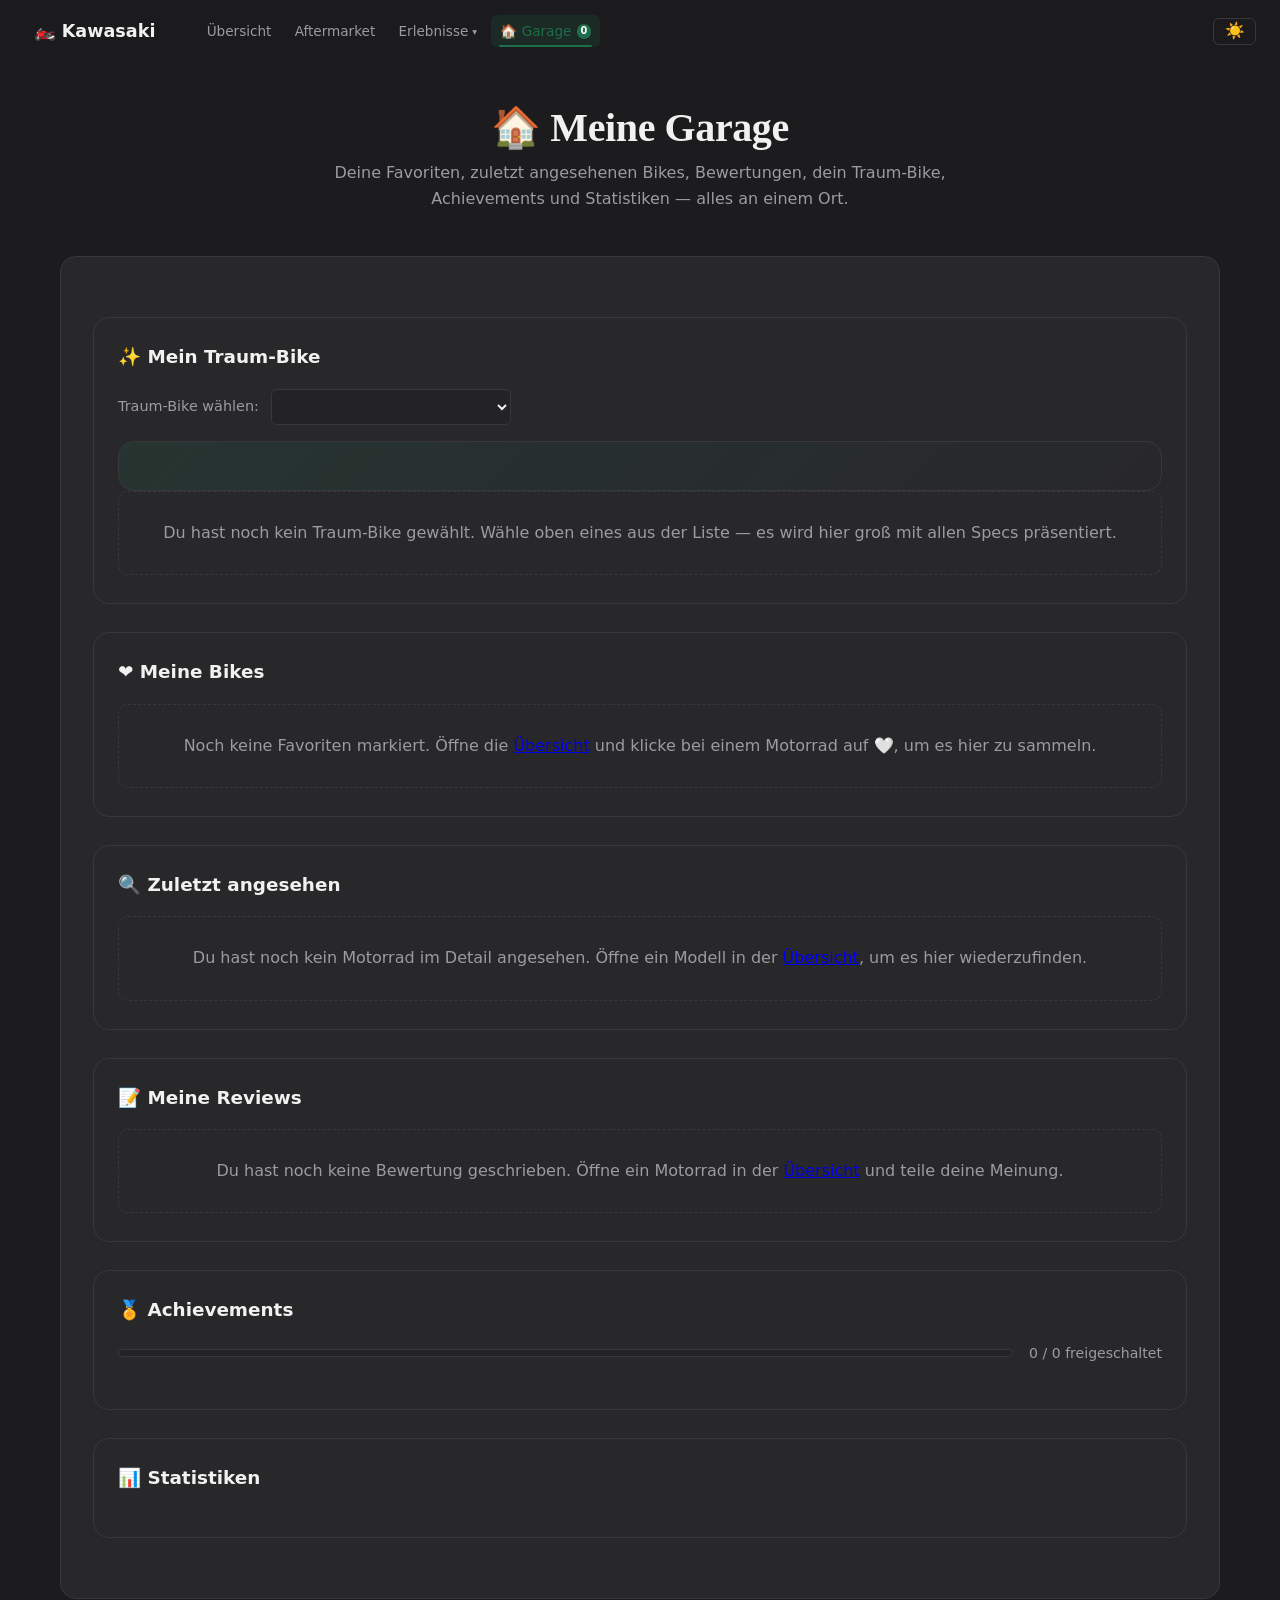
==== commit 07f6e6ee: "feat(rebrand): sichtbare Marken-Strings Vrooooom → Kawasaki Ersetzt alle sichtbaren "Vrooooom"-Vorko" ====
--- a/garage.html
+++ b/garage.html
@@ -3,7 +3,7 @@
 <head>
     <meta charset="UTF-8">
     <meta name="viewport" content="width=device-width, initial-scale=1.0">
-    <title>Meine Garage — Vrooooom</title>
+    <title>Meine Garage — Kawasaki</title>
     <link rel="icon" href="data:image/svg+xml,%3Csvg xmlns='http://www.w3.org/2000/svg' viewBox='0 0 100 100'%3E%3Crect width='100' height='100' rx='20' fill='%23080808'/%3E%3Ctext x='50' y='68' font-size='58' font-family='sans-serif' font-weight='800' text-anchor='middle' fill='%23ff6600'%3EK%3C/text%3E%3C/svg%3E">
     <link rel="stylesheet" href="styles.css">
     <link rel="stylesheet" href="design.css">
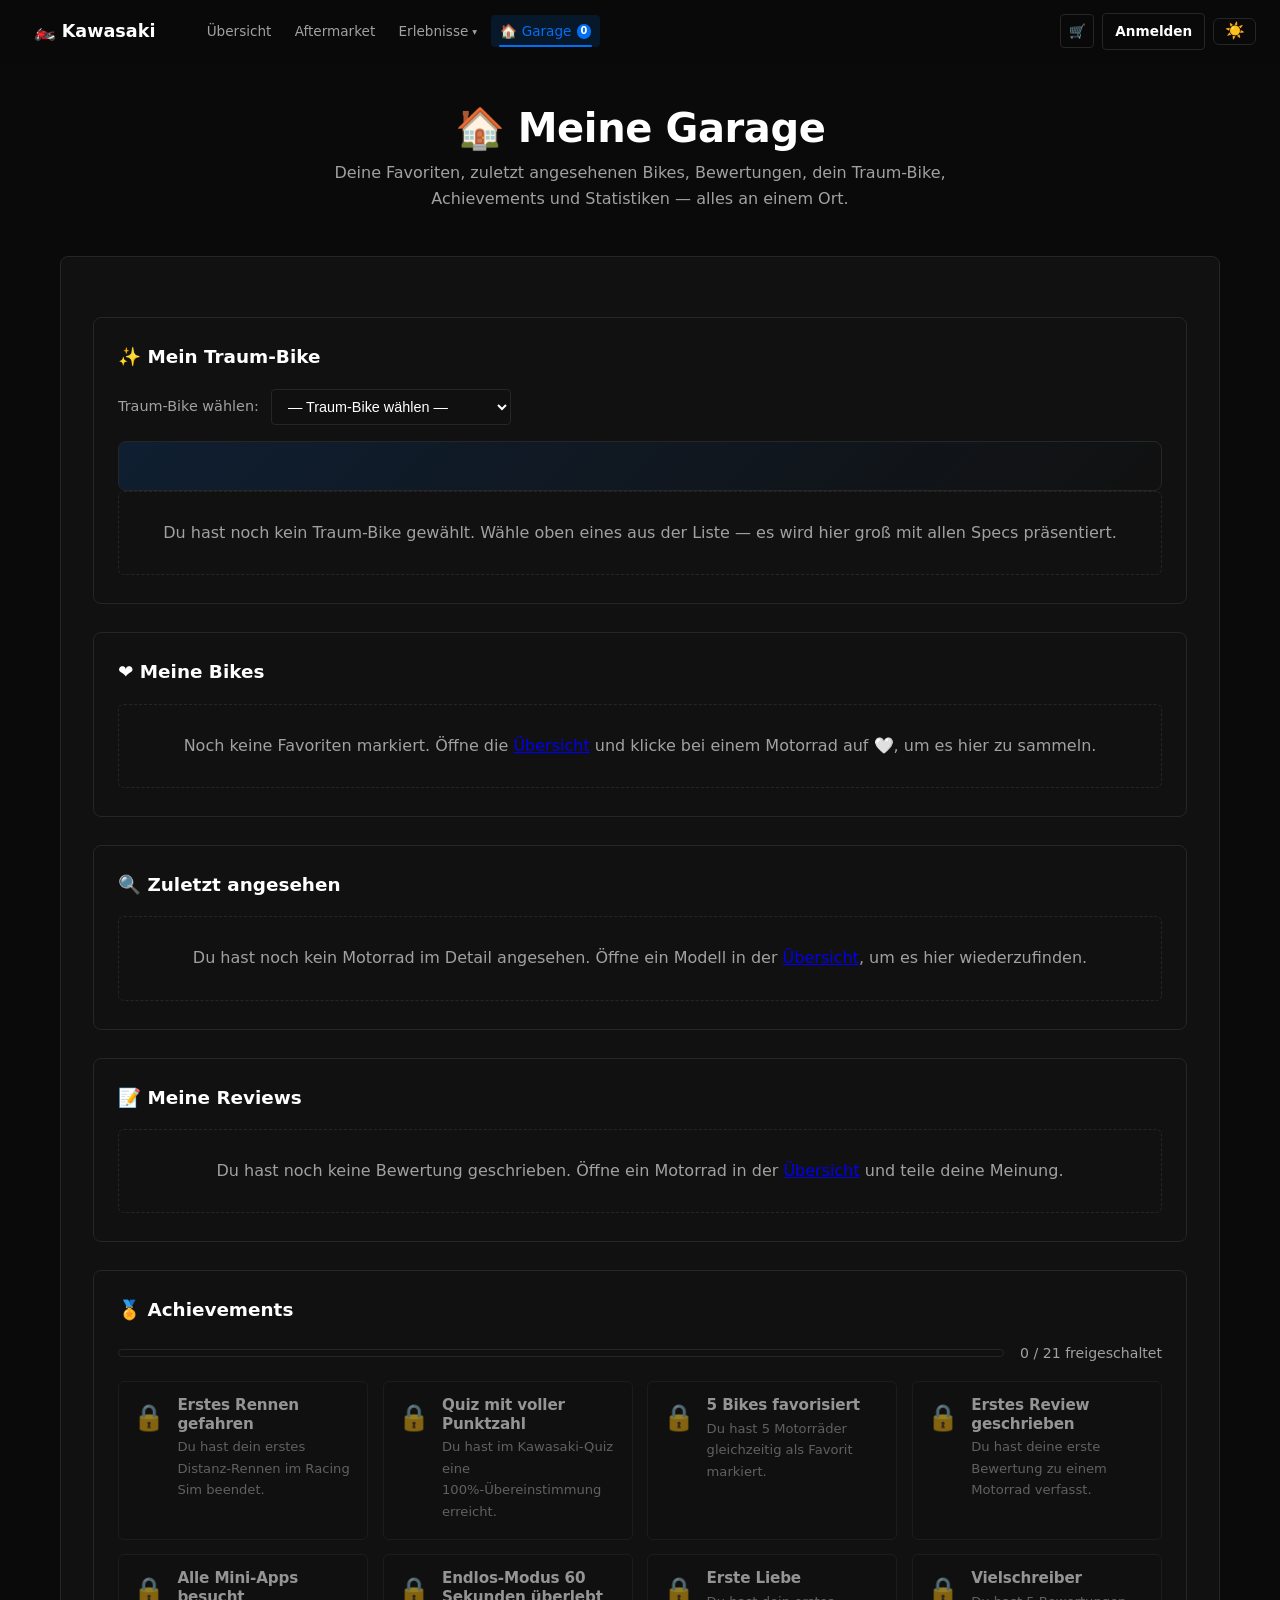
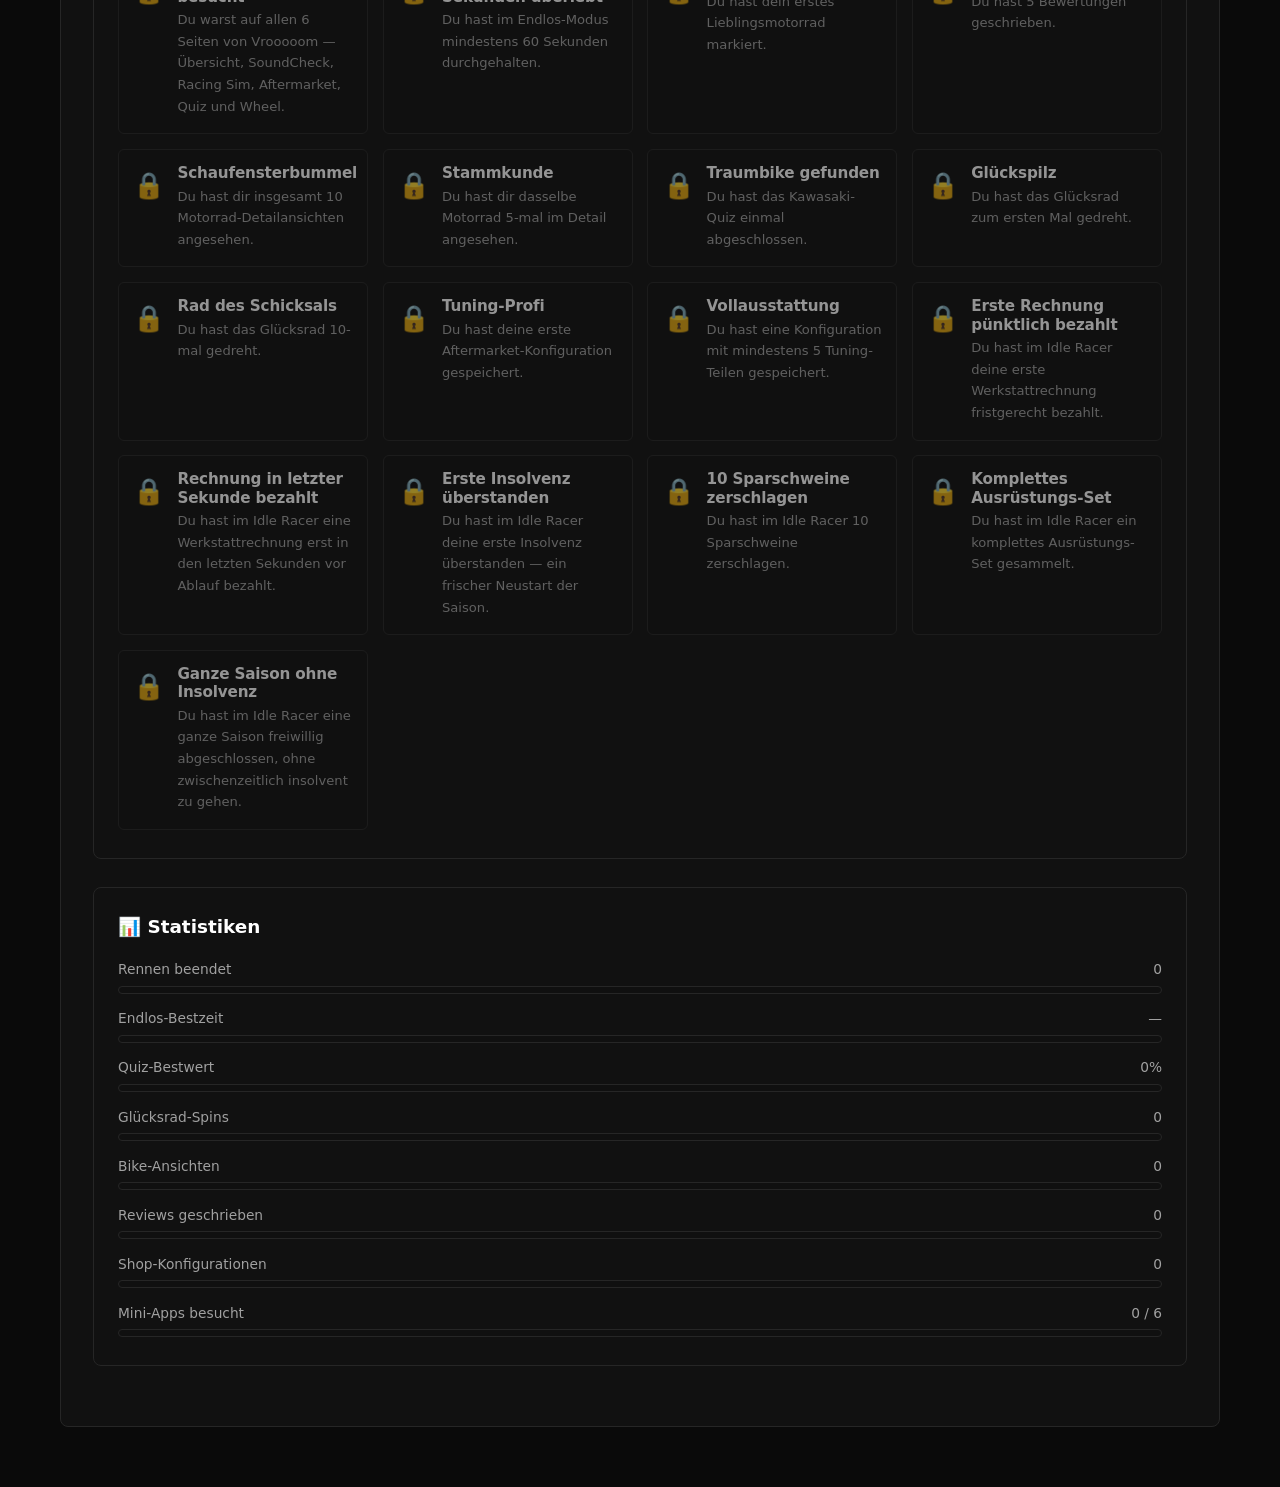
==== commit 8bc68598: "refactor(api-client): garage.js auf api-client.js umstellen (Recently-Viewed, Dream-Bike, Favoriten/" ====
--- a/garage.html
+++ b/garage.html
@@ -10,6 +10,7 @@
     <script>(function(){var t=localStorage.getItem('theme')||'dark';document.documentElement.setAttribute('data-theme',t);})();</script>
     <script src="bikes-data.js"></script>
     <script src="bike-image.js"></script>
+    <script src="api-client.js"></script>
     <style>
 /* ====================================================
    GARAGE — Meine Garage Styles
--- a/styles.css
+++ b/styles.css
@@ -16,7 +16,7 @@
   background: var(--card-bg);
   border: 1px solid var(--border);
   padding: 32px;
-  border-radius: 16px;
+  border-radius: 8px;
   margin-bottom: 40px;
 }
 
@@ -32,7 +32,7 @@
 /* ── Intro Section ──────────────────────────────────────────── */
 .intro {
   background: var(--bg-secondary);
-  border-radius: 12px;
+  border-radius: 8px;
   padding: 24px 28px;
   margin-bottom: 32px;
   border-left: 4px solid var(--accent);
@@ -56,7 +56,7 @@
 .search-filter-section {
   background: var(--bg-secondary);
   border: 1px solid var(--border);
-  border-radius: 12px;
+  border-radius: 8px;
   padding: 18px 20px;
   margin-bottom: 28px;
   display: flex;
@@ -349,7 +349,7 @@
 
 .card-rating-badge {
   background: var(--accent-dim);
-  border-radius: 12px;
+  border-radius: 8px;
   padding: 2px 8px;
   font-size: 0.78em;
   font-weight: 700;
@@ -383,7 +383,7 @@
 .qstat {
   background: var(--accent-dim);
   border: 1px solid var(--border);
-  border-radius: 10px;
+  border-radius: 6px;
   padding: 2px 9px;
   font-size: 0.76rem;
   color: var(--text-muted);
@@ -421,7 +421,7 @@
 .modal-content {
   background: var(--card-bg);
   border: 1px solid var(--border);
-  border-radius: 16px;
+  border-radius: 8px;
   max-width: 580px;
   width: 100%;
   box-shadow: var(--shadow);
@@ -509,9 +509,9 @@
 .btn-modal-fav:hover, .btn-modal-fav.fav-active { background: var(--accent); color: #fff; }
 
 /* ── Gallery ────────────────────────────────────────────────── */
-.gallery { position: relative; margin-bottom: 20px; border-radius: 10px; overflow: hidden; }
-
-.gallery-viewport { position: relative; height: 190px; border-radius: 10px; overflow: hidden; }
+.gallery { position: relative; margin-bottom: 20px; border-radius: 6px; overflow: hidden; }
+
+.gallery-viewport { position: relative; height: 190px; border-radius: 6px; overflow: hidden; }
 
 .gallery-slide {
   position: absolute;
@@ -842,7 +842,7 @@
   background: var(--bg-secondary);
   border: 1px solid var(--border);
   padding: 28px;
-  border-radius: 12px;
+  border-radius: 8px;
   text-align: center;
   margin-top: 32px;
 }
@@ -1098,7 +1098,7 @@
 
 /* ── Responsive ─────────────────────────────────────────────── */
 @media (max-width: 768px) {
-  main { padding: 18px; border-radius: 12px; }
+  main { padding: 18px; border-radius: 8px; }
   .facts { grid-template-columns: 1fr; gap: 14px; }
   .filter-row { flex-direction: column; align-items: flex-start; }
   .btn-clear-filter { margin-left: 0; }
--- a/design.css
+++ b/design.css
@@ -16,11 +16,13 @@
   --space-6: 32px;
   --space-7: 48px;
 
-  /* Radius scale */
-  --radius-sm: 6px;
-  --radius-md: 10px;
-  --radius-lg: 16px;
-  --radius-xl: 24px;
+  /* Radius scale — small, precise radii (Vercel-Stil: 4-8px), pill/full
+     bleibt nur dort erhalten, wo er tatsächlich gebraucht wird (Badges,
+     Pill-Buttons wie der Gas-Button). */
+  --radius-sm: 4px;
+  --radius-md: 6px;
+  --radius-lg: 8px;
+  --radius-xl: 10px;
   --radius-full: 999px;
 
   /* Motion: durations + easing curves (nur transform/opacity animiert) */
@@ -31,12 +33,14 @@
   --ease-out: cubic-bezier(0.16, 1, 0.3, 1);
   --ease-spring: cubic-bezier(0.34, 1.56, 0.64, 1);
 
-  /* Typography scale — readable sans stack for body copy, editorial serif
-     stack for display headlines (hero/section titles). Both are
-     system-font-only (no external/Google Fonts, per no-external-resources
-     policy). */
-  --font-sans: 'Segoe UI', system-ui, -apple-system, 'Helvetica Neue', Arial, sans-serif;
-  --font-display: Georgia, 'Iowan Old Style', 'Palatino Linotype', 'Times New Roman', ui-serif, serif;
+  /* Typography scale — geometric/technical system-sans stack for body copy
+     AND display headlines (Vercel-Stil: keine Serife), plus ein
+     Monospace-Token für numerische Anzeigen (km-Zähler, PS, Preise). Alle
+     Stacks sind system-font-only (no external/Google Fonts, per
+     no-external-resources policy). */
+  --font-sans: -apple-system, BlinkMacSystemFont, 'Segoe UI', system-ui, 'Helvetica Neue', Arial, sans-serif;
+  --font-display: -apple-system, BlinkMacSystemFont, 'Segoe UI', system-ui, 'Helvetica Neue', Arial, sans-serif;
+  --font-mono: ui-monospace, 'SF Mono', 'Cascadia Code', 'Consolas', 'Liberation Mono', monospace;
   --font-hero: clamp(2.1rem, 5vw, 3.4rem);
   --font-h1: clamp(1.6rem, 4vw, 2.5rem);
   --font-h2: clamp(1.25rem, 2.6vw, 1.75rem);
@@ -56,55 +60,58 @@
 }
 
 /* === DARK MODE (default) ===
-   Elegant dark grey (not black) with a single deep racing-green accent. */
+   Monochrome, near-black base (Vercel-Stil) mit einem einzigen, sparsam
+   eingesetzten Blau-Akzent. Keine Farbverläufe/Glow — Trennung erfolgt
+   primär über dünne 1px-Borders statt Schatten. */
 :root {
-  --bg: #1c1c1e;
-  --bg-secondary: #232326;
-  --card-bg: #28282b;
-  --border: #38383c;
-  --border-hover: #1f6d4a;
-  --text: #f1f1ef;
-  --text-muted: #9c9c9e;
-  --text-subtle: #6e6e70;
-  --accent: #1f6d4a;
-  --accent-hover: #2fa06b;
-  --accent-dim: rgba(31, 109, 74, 0.18);
-  --nav-bg: rgba(28,28,30,0.88);
-  --shadow: 0 2px 12px rgba(0,0,0,0.4);
-
-  /* Elevation + glow tokens (dark) */
-  --shadow-sm: 0 1px 4px rgba(0,0,0,0.3);
-  --shadow-md: 0 8px 24px rgba(0,0,0,0.4);
-  --shadow-lg: 0 20px 44px rgba(0,0,0,0.5);
-  --shadow-glow: 0 0 0 1px rgba(31,109,74,0.4), 0 8px 28px rgba(31,109,74,0.22);
-  --glass-bg: rgba(36,36,39,0.55);
+  --bg: #0a0a0a;
+  --bg-secondary: #101010;
+  --card-bg: #111111;
+  --border: #262626;
+  --border-hover: #0070f3;
+  --text: #ffffff;
+  --text-muted: #a1a1a1;
+  --text-subtle: #737373;
+  --accent: #0070f3;
+  --accent-hover: #3291ff;
+  --accent-dim: rgba(0, 112, 243, 0.14);
+  --nav-bg: rgba(10,10,10,0.85);
+  --shadow: 0 0 0 1px var(--border);
+
+  /* Elevation-Tokens (dark) — minimal, primär 1px-Hairline-Border statt
+     grosser weicher Schatten; Namen bleiben fuer bestehende Tests
+     erhalten, Werte sind jetzt sehr dezent. */
+  --shadow-sm: 0 1px 2px rgba(0,0,0,0.4);
+  --shadow-md: 0 0 0 1px var(--border), 0 2px 8px rgba(0,0,0,0.35);
+  --shadow-lg: 0 0 0 1px var(--border), 0 4px 16px rgba(0,0,0,0.4);
+  --shadow-glow: 0 0 0 1px rgba(0,112,243,0.5);
+  --glass-bg: rgba(17,17,17,0.6);
   --glass-border: rgba(255,255,255,0.08);
 }
 
 /* === LIGHT MODE ===
-   Near-white background, anthracite text (not pure black), same restrained
-   green accent as dark mode. */
+   Weiss/Hellgrau, analog monochrome Basis, derselbe Blau-Akzent. */
 [data-theme="light"] {
-  --bg: #fafafa;
-  --bg-secondary: #ffffff;
+  --bg: #ffffff;
+  --bg-secondary: #fafafa;
   --card-bg: #ffffff;
-  --border: #e4e4e1;
-  --border-hover: #1f6d4a;
-  --text: #232320;
-  --text-muted: #63635e;
-  --text-subtle: #9a9a93;
-  --accent: #1f6d4a;
-  --accent-hover: #154a32;
-  --accent-dim: rgba(31, 109, 74, 0.08);
-  --nav-bg: rgba(250,250,250,0.88);
-  --shadow: 0 2px 12px rgba(20,20,20,0.08);
-
-  /* Elevation + glow tokens (light) */
-  --shadow-sm: 0 1px 4px rgba(20,20,20,0.05);
-  --shadow-md: 0 8px 24px rgba(20,20,20,0.08);
-  --shadow-lg: 0 20px 44px rgba(20,20,20,0.12);
-  --shadow-glow: 0 0 0 1px rgba(31,109,74,0.22), 0 8px 24px rgba(31,109,74,0.12);
-  --glass-bg: rgba(255,255,255,0.6);
+  --border: #eaeaea;
+  --border-hover: #0070f3;
+  --text: #171717;
+  --text-muted: #666666;
+  --text-subtle: #999999;
+  --accent: #0070f3;
+  --accent-hover: #0761d1;
+  --accent-dim: rgba(0, 112, 243, 0.08);
+  --nav-bg: rgba(255,255,255,0.85);
+  --shadow: 0 0 0 1px var(--border);
+
+  /* Elevation-Tokens (light) — dieselbe minimalistische Border-first-Logik. */
+  --shadow-sm: 0 1px 2px rgba(0,0,0,0.05);
+  --shadow-md: 0 0 0 1px var(--border), 0 2px 8px rgba(0,0,0,0.04);
+  --shadow-lg: 0 0 0 1px var(--border), 0 4px 16px rgba(0,0,0,0.06);
+  --shadow-glow: 0 0 0 1px rgba(0,112,243,0.35);
+  --glass-bg: rgba(255,255,255,0.7);
   --glass-border: rgba(20,20,20,0.08);
 }
 
@@ -121,14 +128,29 @@
   transition: background var(--dur-base) var(--ease-standard), color var(--dur-base) var(--ease-standard);
 }
 
-/* Display typography hierarchy: serif display stack, tight tracking, bold
-   weight for headlines (hero/section/card titles); body copy keeps the
-   readable sans stack set on <body> above. */
+/* Display typography hierarchy: geometrischer System-Sans-Stack (kein
+   Serif, Vercel-Stil), enge Laufweite, fette Schrift für Überschriften
+   (Hero/Section/Card-Titel); Fliesstext nutzt denselben Sans-Stack über
+   <body> oben. */
 h1, h2, h3, h4 {
   font-family: var(--font-display);
   font-weight: var(--fw-bold);
   letter-spacing: var(--ls-tight);
   line-height: var(--line-height-tight);
+}
+
+/* Monospace-Token für numerische Anzeigen (km-Zähler, PS/RPM, Preise) —
+   ein technisch anmutender, gut lesbarer Zahlen-Stil (Vercel-Signature).
+   Attribut-Selektoren decken die bestehenden Klassennamen quer über alle
+   Seiten ab, ohne dass jede Seite einzeln angefasst werden muss. */
+[class*="price"],
+[class*="stat-value"],
+[class*="km-value"],
+[class*="km-display"],
+.idle-km-value,
+.gallery-counter {
+  font-family: var(--font-mono);
+  font-variant-numeric: tabular-nums;
 }
 
 /* Visible keyboard focus for every interactive element (touch users are
@@ -271,7 +293,7 @@
 @media (max-width: 768px) {
   .nav-burger { display: flex; }
   .site-nav .brand { order: 1; }
-  .theme-toggle { order: 2; margin-left: 0.5rem; }
+  .nav-actions { order: 2; margin-left: 0.5rem; }
   .site-nav-links {
     order: 4;
     flex-basis: 100%;
@@ -455,9 +477,93 @@
   .nav-dropdown-trigger { width: 100%; padding: 0.65rem 0.6rem; }
 }
 
+/* ── Rechter Aktions-Cluster (Cart/Login/Theme-Toggle) ──────────
+   Full-Width-Bar: Logo links, Nav-Links mittig verteilt, dieser Cluster
+   immer rechtsbündig und (anders als .site-nav-links) NICHT ins
+   Burger-Menü kollabiert — bleibt auch auf Mobile sichtbar. */
+.nav-actions {
+  display: flex;
+  align-items: center;
+  gap: 0.5rem;
+  margin-left: auto;
+}
+
+.nav-cart-link {
+  display: inline-flex;
+  align-items: center;
+  justify-content: center;
+  width: 34px;
+  height: 34px;
+  border: 1px solid var(--border);
+  border-radius: var(--radius-sm);
+  color: var(--text-muted);
+  text-decoration: none;
+  font-size: 1rem;
+  transition: border-color var(--dur-fast) var(--ease-standard),
+              color var(--dur-fast) var(--ease-standard);
+}
+.nav-cart-link:hover,
+.nav-cart-link:focus-visible {
+  border-color: var(--accent);
+  color: var(--accent);
+}
+
+.nav-login-btn {
+  background: transparent;
+  border: 1px solid var(--border);
+  border-radius: var(--radius-sm);
+  color: var(--text);
+  font: inherit;
+  font-size: 0.85rem;
+  font-weight: 600;
+  padding: 0.4rem 0.75rem;
+  cursor: pointer;
+  transition: border-color var(--dur-fast) var(--ease-standard),
+              background var(--dur-fast) var(--ease-standard);
+}
+.nav-login-btn:hover,
+.nav-login-btn:focus-visible {
+  border-color: var(--accent);
+  background: var(--accent-dim);
+}
+
+/* ── Login-Platzhalter-Dialog ("Login folgt bald") ──────────────
+   Kein echtes Auth-UI, reines Platzhalter-Modal im neuen Design-System.
+   Escape/Click-outside/Schliessen-Button schliessen (siehe wireLogin()
+   in navbar.js). */
+.nav-login-dialog-overlay {
+  position: fixed;
+  inset: 0;
+  background: rgba(0, 0, 0, 0.5);
+  display: flex;
+  align-items: center;
+  justify-content: center;
+  z-index: 200;
+  padding: var(--space-4);
+}
+.nav-login-dialog-overlay[hidden] { display: none; }
+
+.nav-login-dialog {
+  background: var(--card-bg);
+  border: 1px solid var(--border);
+  border-radius: var(--radius-lg);
+  box-shadow: var(--shadow-lg);
+  padding: var(--space-5);
+  max-width: 320px;
+  width: 100%;
+  text-align: center;
+}
+.nav-login-dialog h2 {
+  margin-bottom: var(--space-2);
+  font-size: 1.15rem;
+}
+.nav-login-dialog p {
+  color: var(--text-muted);
+  margin-bottom: var(--space-4);
+}
+
 /* Theme toggle button in nav */
 .theme-toggle {
-  margin-left: auto;
   background: transparent;
   border: 1px solid var(--border);
   border-radius: 6px;
@@ -505,37 +611,37 @@
 .card {
   background: var(--card-bg);
   border: 1px solid var(--border);
-  border-radius: 12px;
+  border-radius: var(--radius-lg);
   padding: 1.25rem;
 }
 
 /* ── Buttons ─────────────────────────────────────────────────── */
+/* Flache, einfarbige Fläche statt Verlauf (kein Gradient/Glow); Hover ist
+   ein schneller, präziser Farbwechsel ohne grosse Bewegung. */
 .btn {
   display: inline-flex;
   align-items: center;
   gap: 0.4rem;
   padding: 0.5rem 1rem;
-  background: linear-gradient(135deg, var(--accent), var(--accent-hover));
+  background: var(--accent);
   color: #fff;
-  border: none;
-  border-radius: 6px;
+  border: 1px solid var(--accent);
+  border-radius: var(--radius-md);
   font-size: 0.875rem;
   font-weight: 600;
   cursor: pointer;
   text-decoration: none;
-  transition: background var(--dur-base, 0.25s) var(--ease-standard, ease),
-              transform var(--dur-fast, 0.15s) var(--ease-standard, ease),
-              box-shadow var(--dur-base, 0.25s) var(--ease-standard, ease);
+  transition: background var(--dur-fast, 0.15s) var(--ease-standard, ease),
+              border-color var(--dur-fast, 0.15s) var(--ease-standard, ease);
 }
 
 .btn:hover {
-  background: linear-gradient(135deg, var(--accent-hover), var(--accent));
-  box-shadow: var(--shadow-glow, none);
-  transform: translateY(-2px);
+  background: var(--accent-hover);
+  border-color: var(--accent-hover);
 }
 
 .btn:active {
-  transform: translateY(0) scale(0.97);
+  background: var(--accent-hover);
 }
 
 .btn-outline {
@@ -548,11 +654,9 @@
   border-color: var(--accent);
   color: var(--accent);
   background: var(--accent-dim);
-  box-shadow: none;
-  transform: translateY(-2px);
-}
-
-.btn-outline:active { transform: translateY(0) scale(0.97); }
+}
+
+.btn-outline:active { background: var(--accent-dim); }
 
 /* ── Bike Image (bike-image.js) ─────────────────────────────────
    Echtes Foto (images/bikes/<id>.jpg) bevorzugt, sonst eine
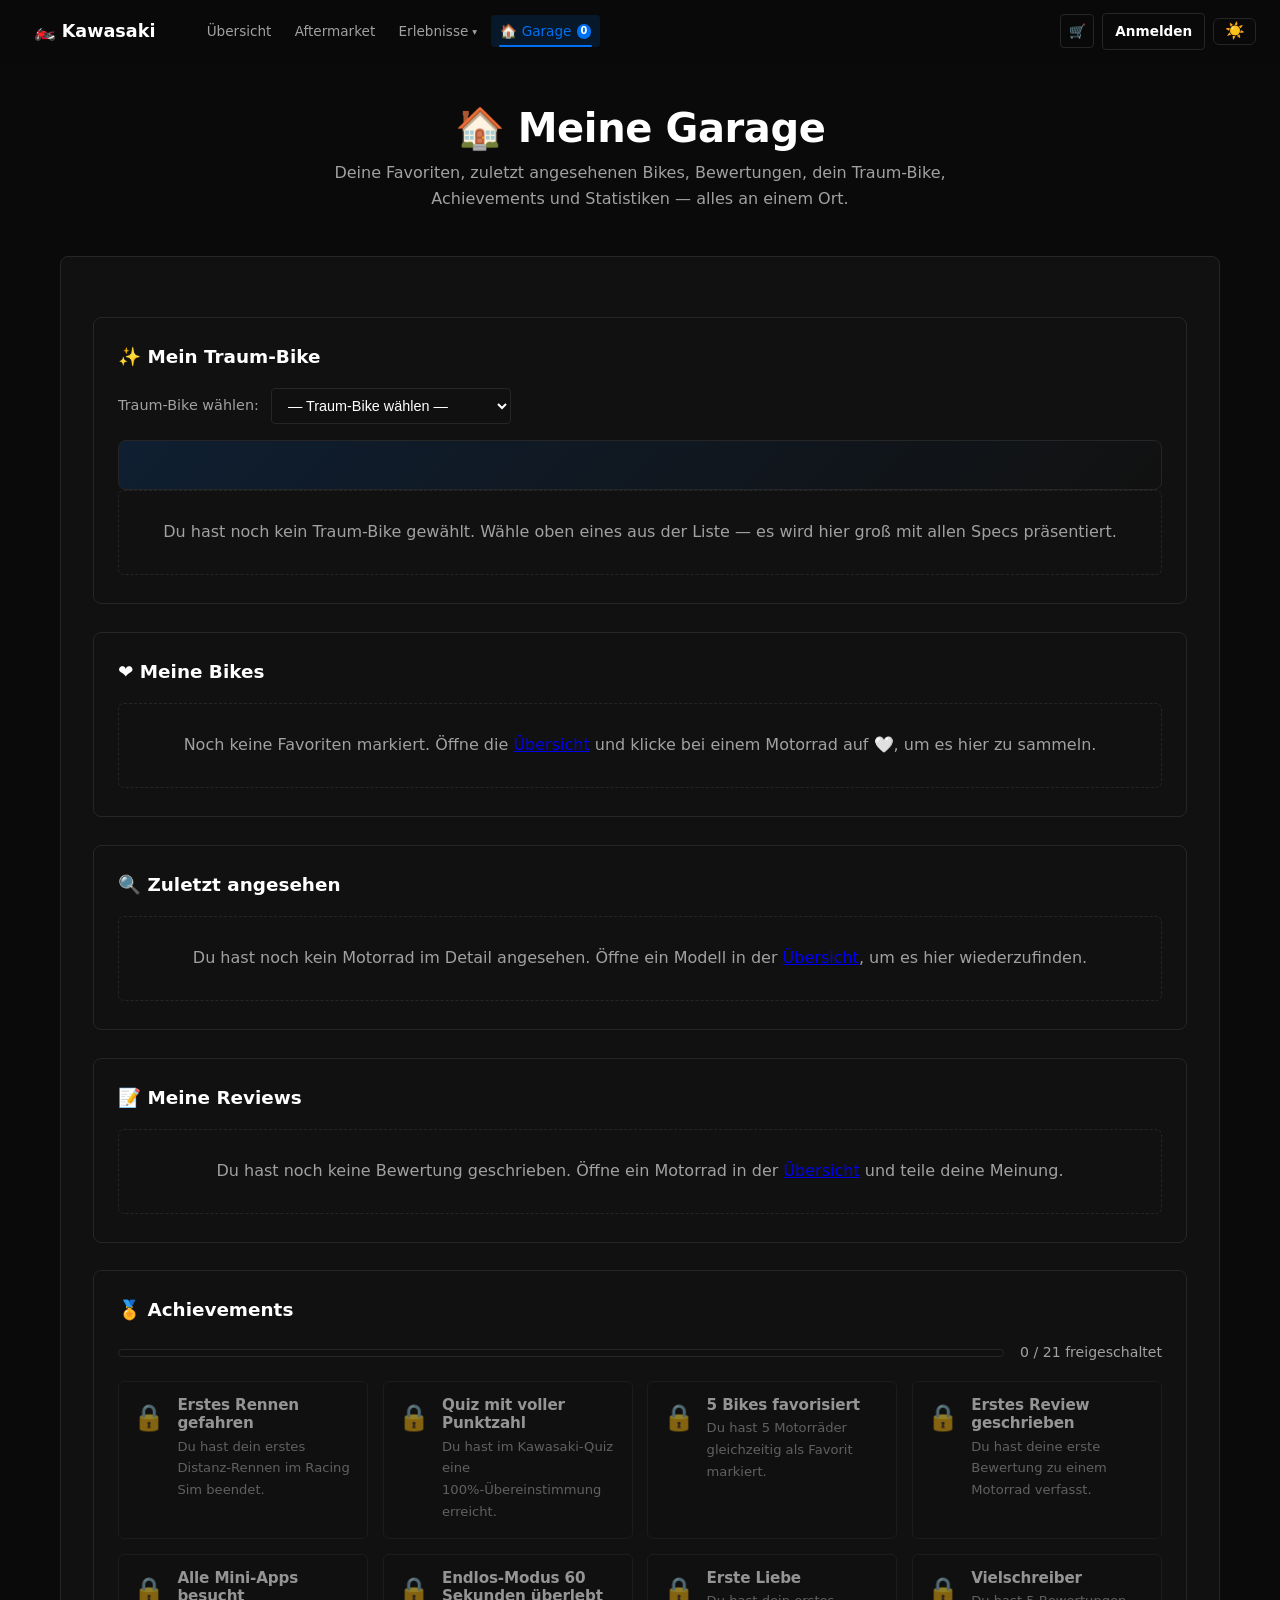
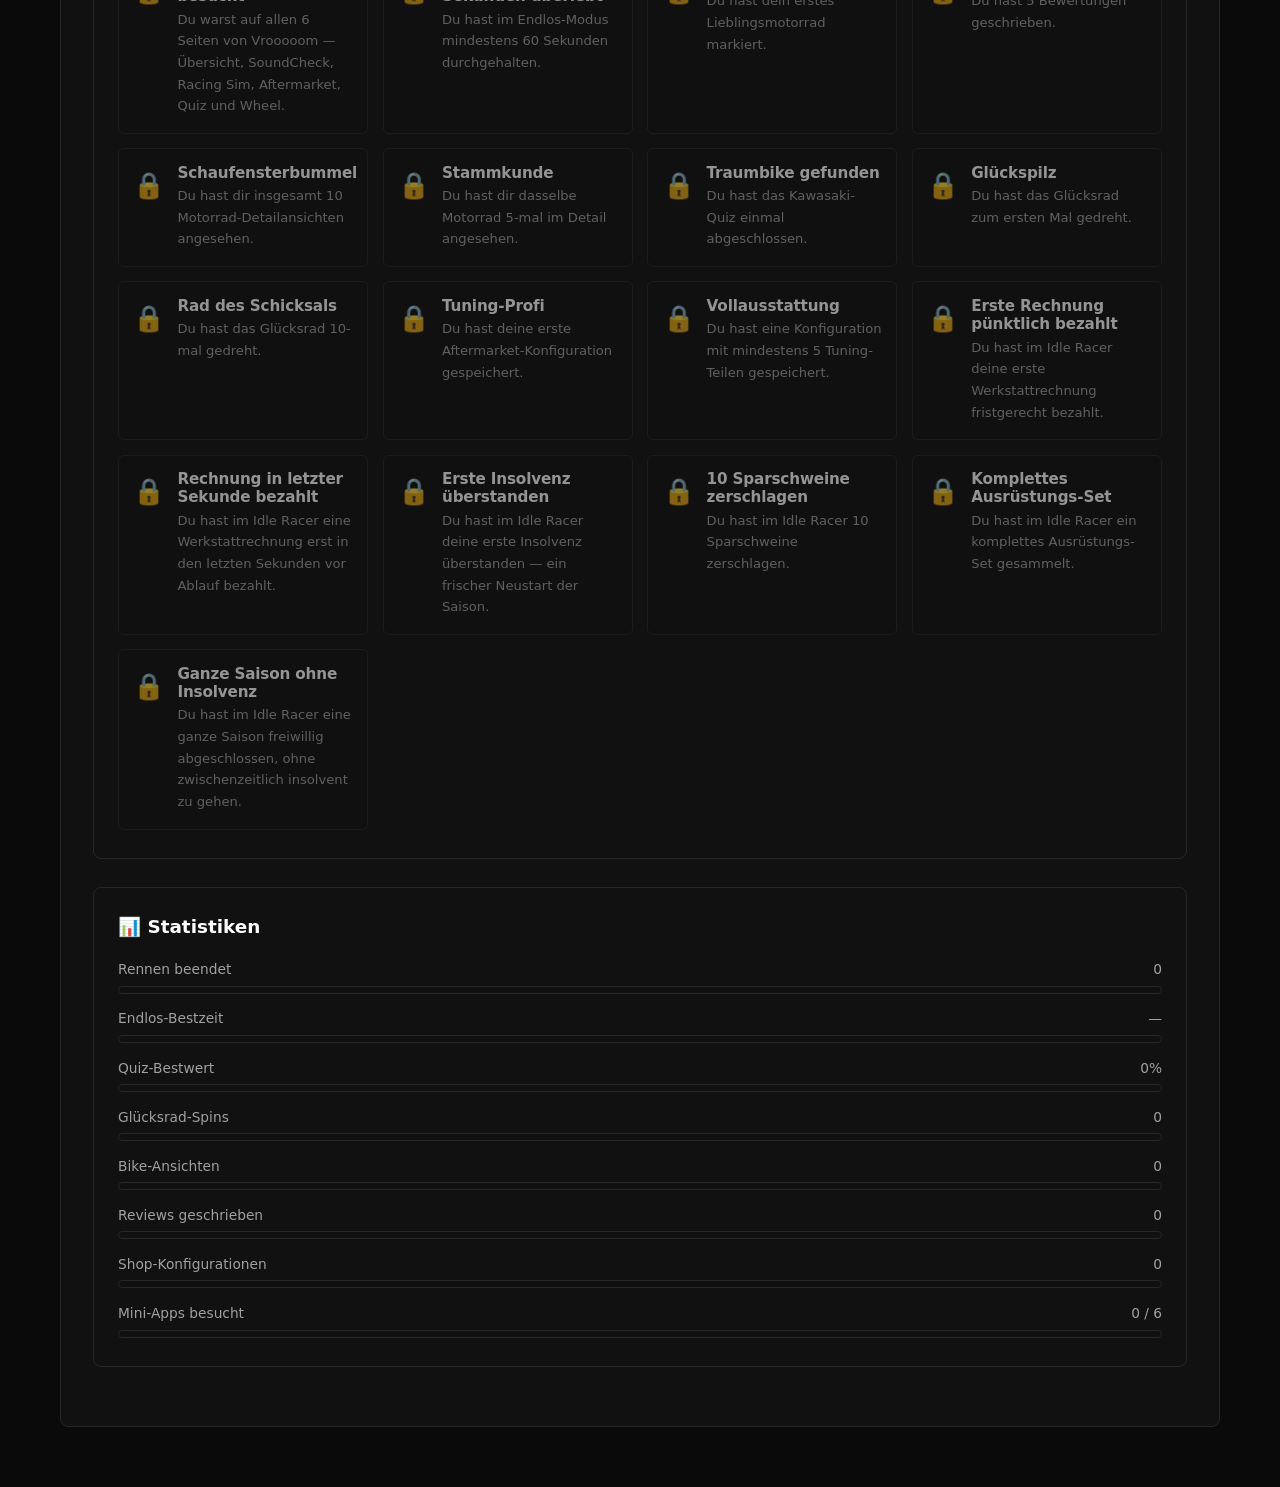
==== commit 9c79f307: "feat(scroll-anim): direction-varied staggered entrances via data-reveal-dir Extends scroll-reveal.js" ====
--- a/garage.html
+++ b/garage.html
@@ -10,7 +10,7 @@
     <script>(function(){var t=localStorage.getItem('theme')||'dark';document.documentElement.setAttribute('data-theme',t);})();</script>
     <script src="bikes-data.js"></script>
     <script src="bike-image.js"></script>
-    <script src="api-client.js"></script>
+    <script src="js/api-client.js"></script>
     <style>
 /* ====================================================
    GARAGE — Meine Garage Styles
@@ -186,9 +186,10 @@
          Button weiter unten, navbar.js darf hier NICHT selbst
          verdrahten. -->
     <nav id="siteNavRoot" class="site-nav" data-theme-toggle="external"></nav>
+    <script src="modal.js"></script>
     <script src="navbar.js"></script>
 
-    <header class="garage-hero js-reveal">
+    <header class="garage-hero js-reveal" data-reveal-dir="up">
         <h1>🏠 Meine Garage</h1>
         <p>Deine Favoriten, zuletzt angesehenen Bikes, Bewertungen, dein Traum-Bike, Achievements und Statistiken — alles an einem Ort.</p>
     </header>
@@ -197,7 +198,7 @@
         <main>
 
             <!-- ===== TRAUM-BIKE ===== -->
-            <section class="garage-section js-reveal" aria-label="Mein Traum-Bike">
+            <section class="garage-section js-reveal" data-reveal-dir="left" aria-label="Mein Traum-Bike">
                 <div class="garage-section-title">✨ Mein Traum-Bike</div>
                 <div class="garage-dream-select-row">
                     <label for="garageDreamSelect">Traum-Bike wählen:</label>
@@ -210,7 +211,7 @@
             </section>
 
             <!-- ===== MEINE BIKES (FAVORITEN) ===== -->
-            <section class="garage-section js-reveal" aria-label="Meine Bikes">
+            <section class="garage-section js-reveal" data-reveal-dir="right" aria-label="Meine Bikes">
                 <div class="garage-section-title">❤️ Meine Bikes</div>
                 <div class="garage-grid" id="garageFavoritesGrid" hidden></div>
                 <div class="garage-empty" id="garageFavoritesEmpty">
@@ -220,7 +221,7 @@
             </section>
 
             <!-- ===== ZULETZT ANGESEHEN ===== -->
-            <section class="garage-section js-reveal" aria-label="Zuletzt angesehen">
+            <section class="garage-section js-reveal" data-reveal-dir="left" aria-label="Zuletzt angesehen">
                 <div class="garage-section-title">🔍 Zuletzt angesehen</div>
                 <div class="garage-grid" id="garageRecentGrid" hidden></div>
                 <div class="garage-empty" id="garageRecentEmpty">
@@ -230,7 +231,7 @@
             </section>
 
             <!-- ===== MEINE REVIEWS ===== -->
-            <section class="garage-section js-reveal" aria-label="Meine Reviews">
+            <section class="garage-section js-reveal" data-reveal-dir="right" aria-label="Meine Reviews">
                 <div class="garage-section-title">📝 Meine Reviews</div>
                 <div id="garageReviewsList" hidden></div>
                 <div class="garage-empty" id="garageReviewsEmpty">
@@ -240,7 +241,7 @@
             </section>
 
             <!-- ===== ACHIEVEMENTS ===== -->
-            <section class="garage-section js-reveal" aria-label="Achievements">
+            <section class="garage-section js-reveal" data-reveal-dir="left" aria-label="Achievements">
                 <div class="garage-section-title">🏅 Achievements</div>
                 <div class="garage-progress-row">
                     <div class="garage-progress-track"><div class="garage-progress-fill" id="garageAchievementsProgressBar" style="width:0%"></div></div>
@@ -250,7 +251,7 @@
             </section>
 
             <!-- ===== STATISTIKEN ===== -->
-            <section class="garage-section js-reveal" aria-label="Statistiken">
+            <section class="garage-section js-reveal" data-reveal-dir="right" aria-label="Statistiken">
                 <div class="garage-section-title">📊 Statistiken</div>
                 <div id="garageStatsBars"></div>
                 <p class="garage-most-viewed" id="garageMostViewed" hidden></p>
--- a/design.css
+++ b/design.css
@@ -57,6 +57,26 @@
   --ls-tight: -0.01em;
   --ls-normal: 0em;
   --ls-wide: 0.03em;
+
+  /* Glass / depth (neu, additiv) — Backdrop-Blur-Stufen + Sättigung für
+     Glasmorphismus-Oberflächen (Modals, Hero-Layer). */
+  --glass-blur-sm: 8px;
+  --glass-blur-md: 16px;
+  --glass-blur-lg: 24px;
+  --glass-saturate: 160%;
+
+  /* Layered shadow (neu, additiv) — Elevation oberhalb von --shadow-lg,
+     fuer Modal-Oberflaechen und betonte Glow-Akzente. */
+  --shadow-xl: 0 0 0 1px var(--border), 0 8px 30px rgba(0,0,0,0.45), 0 2px 8px rgba(0,0,0,0.3);
+  --shadow-glow-lg: 0 0 0 1px var(--border), 0 0 40px rgba(0,112,243,0.25);
+
+  /* Motion-Ergaenzungen (neu, additiv) */
+  --dur-slower: 600ms;
+  --ease-tilt: cubic-bezier(0.22, 1, 0.36, 1);
+
+  /* Tilt (neu, additiv) */
+  --tilt-max-deg: 6deg;
+  --tilt-perspective: 900px;
 }
 
 /* === DARK MODE (default) ===
@@ -87,6 +107,14 @@
   --shadow-glow: 0 0 0 1px rgba(0,112,243,0.5);
   --glass-bg: rgba(17,17,17,0.6);
   --glass-border: rgba(255,255,255,0.08);
+
+  /* Erweiterte Glass/Gradient-Tokens (neu, additiv, theme-abhaengig) —
+     fuer Modal-Glasmorphismus und einen animierten Hero-Gradient-Mesh. */
+  --gradient-mesh:
+    radial-gradient(at 20% 20%, rgba(0,112,243,0.18), transparent 50%),
+    radial-gradient(at 80% 0%, rgba(31,109,74,0.14), transparent 50%),
+    radial-gradient(at 50% 100%, rgba(0,112,243,0.10), transparent 60%);
+  --glass-bg-strong: rgba(17,17,17,0.55);
 }
 
 /* === LIGHT MODE ===
@@ -113,6 +141,14 @@
   --shadow-glow: 0 0 0 1px rgba(0,112,243,0.35);
   --glass-bg: rgba(255,255,255,0.7);
   --glass-border: rgba(20,20,20,0.08);
+
+  /* Erweiterte Glass/Gradient-Tokens (neu, additiv, theme-abhaengig) —
+     fuer Modal-Glasmorphismus und einen animierten Hero-Gradient-Mesh. */
+  --gradient-mesh:
+    radial-gradient(at 20% 20%, rgba(0,112,243,0.10), transparent 50%),
+    radial-gradient(at 80% 0%, rgba(31,109,74,0.08), transparent 50%),
+    radial-gradient(at 50% 100%, rgba(0,112,243,0.06), transparent 60%);
+  --glass-bg-strong: rgba(255,255,255,0.55);
 }
 
 * { box-sizing: border-box; margin: 0; padding: 0; }
@@ -196,6 +232,28 @@
 .reveal-ready .js-reveal.is-visible {
   opacity: 1;
   transform: translateY(0);
+}
+
+/* feat(scroll-anim): Richtungs-Varianten via "data-reveal-dir" (gesetzt
+   von scroll-reveal.js, entweder explizit im Markup vorgegeben oder aus
+   der horizontalen Layout-Position abgeleitet). Rein additiv: Elemente
+   ohne dieses Attribut behalten exakt das Verhalten der Basisregel oben
+   (translateY(28px) → translateY(0)). Animiert wird ausschliesslich
+   transform/opacity, identisch zur Basisregel. */
+.reveal-ready .js-reveal[data-reveal-dir="down"] {
+  transform: translateY(-28px);
+}
+.reveal-ready .js-reveal[data-reveal-dir="left"] {
+  transform: translateX(-28px);
+}
+.reveal-ready .js-reveal[data-reveal-dir="right"] {
+  transform: translateX(28px);
+}
+.reveal-ready .js-reveal[data-reveal-dir="up"].is-visible,
+.reveal-ready .js-reveal[data-reveal-dir="down"].is-visible,
+.reveal-ready .js-reveal[data-reveal-dir="left"].is-visible,
+.reveal-ready .js-reveal[data-reveal-dir="right"].is-visible {
+  transform: translateY(0) translateX(0);
 }
 
 /* ── Navigation ─────────────────────────────────────────────── */
@@ -682,3 +740,30 @@
   transition: opacity var(--dur-slow) var(--ease-out);
 }
 .bike-photo.is-loaded { opacity: 1; }
+
+/* ── Zentrales Modal-System (modal.js) — Glassmorphism ──────────
+   Rein additive Ergänzung zu .modal-overlay/.modal-content
+   (styles.css:396-436) — keine bestehende Deklaration wird verändert,
+   nur eine Glass-Oberfläche + stärkere Elevation ergänzt. Ohne
+   backdrop-filter-Unterstützung bleibt der bereits vorhandene solide
+   Fallback aus styles.css unverändert lesbar (progressive enhancement).
+   Betrifft ausschliesslich die Klassen ".modal-overlay"/".modal-content"
+   — soundcheck.html nutzt eigene, andere Klassennamen ("sc-modal-*")
+   und ist von dieser Regel nicht betroffen (GOLDEN_PRINCIPLES_KE.md
+   Regel 6). */
+@supports (backdrop-filter: blur(1px)) or (-webkit-backdrop-filter: blur(1px)) {
+  .modal-overlay {
+    -webkit-backdrop-filter: blur(var(--glass-blur-sm)) saturate(var(--glass-saturate));
+    backdrop-filter: blur(var(--glass-blur-sm)) saturate(var(--glass-saturate));
+  }
+  .modal-content {
+    background: var(--glass-bg-strong);
+    -webkit-backdrop-filter: blur(var(--glass-blur-md)) saturate(var(--glass-saturate));
+    backdrop-filter: blur(var(--glass-blur-md)) saturate(var(--glass-saturate));
+    border-color: var(--glass-border);
+  }
+}
+
+.modal-content {
+  box-shadow: var(--shadow-xl);
+}
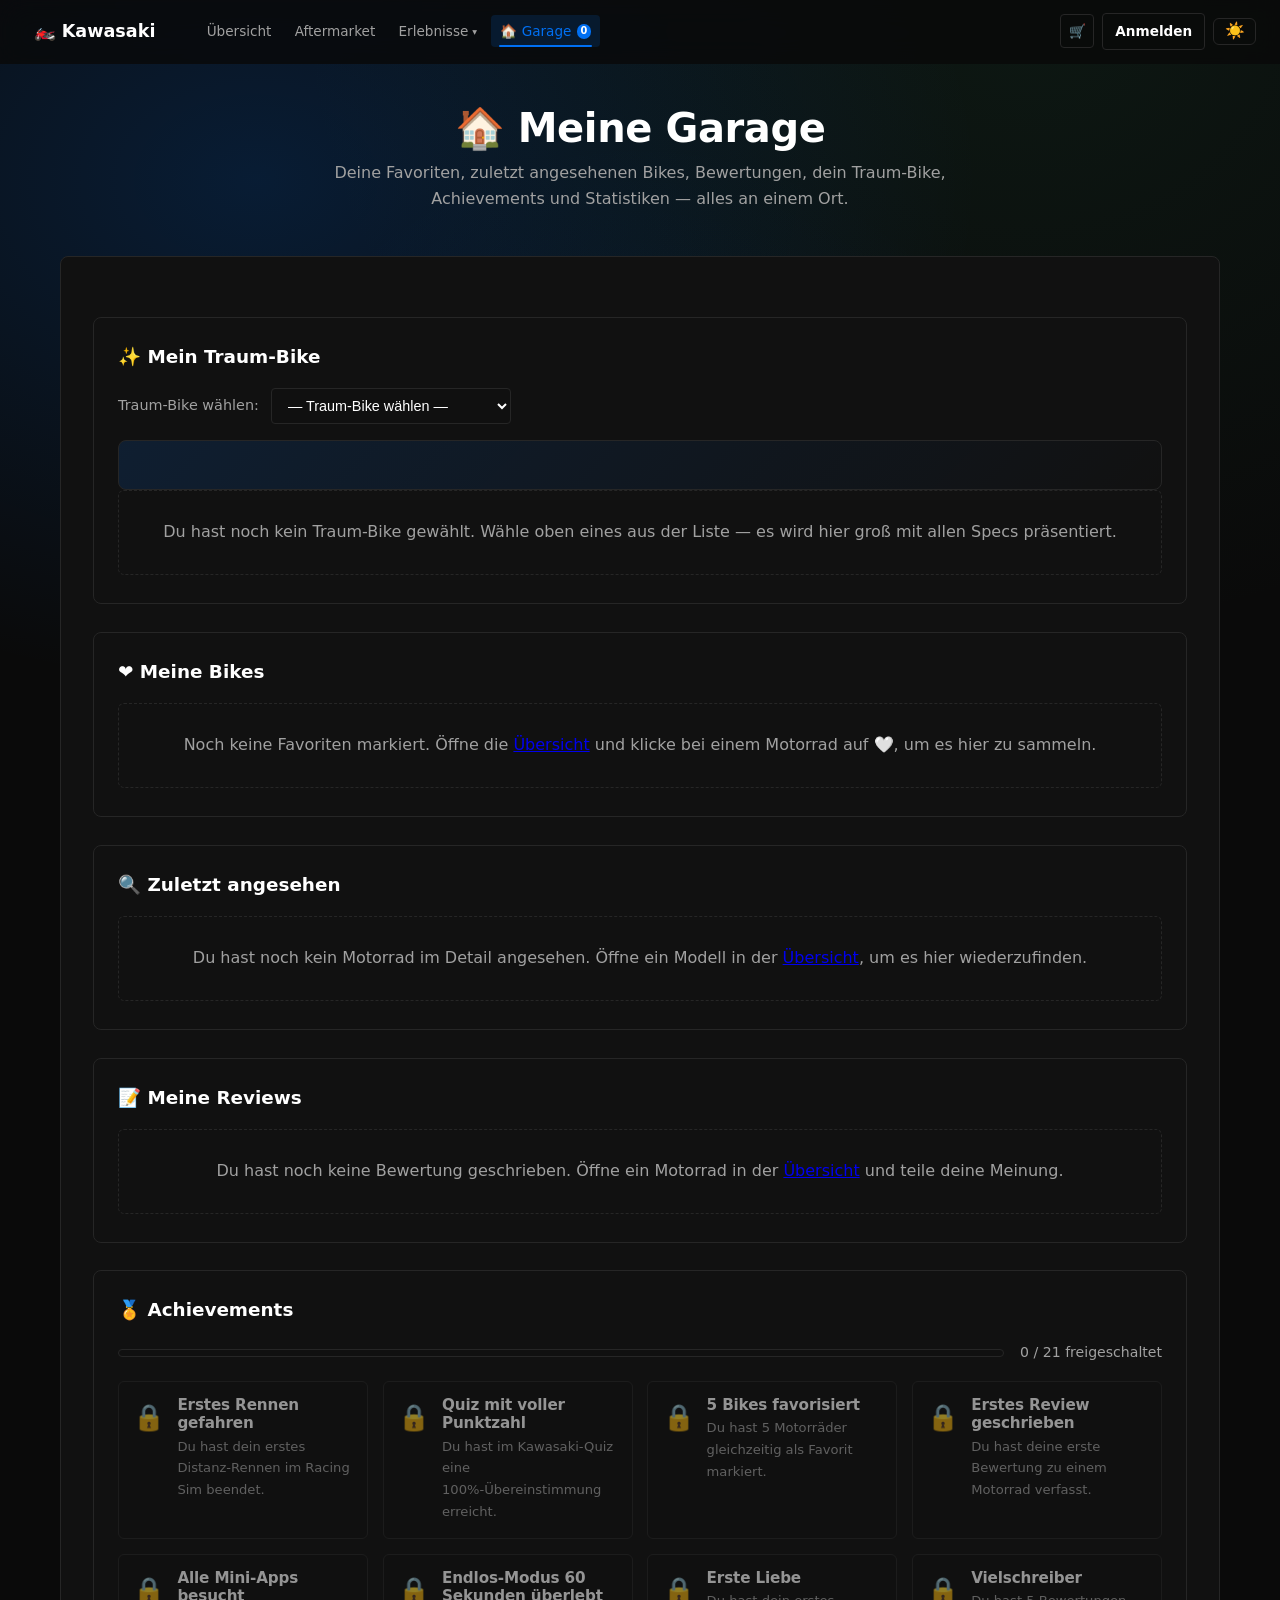
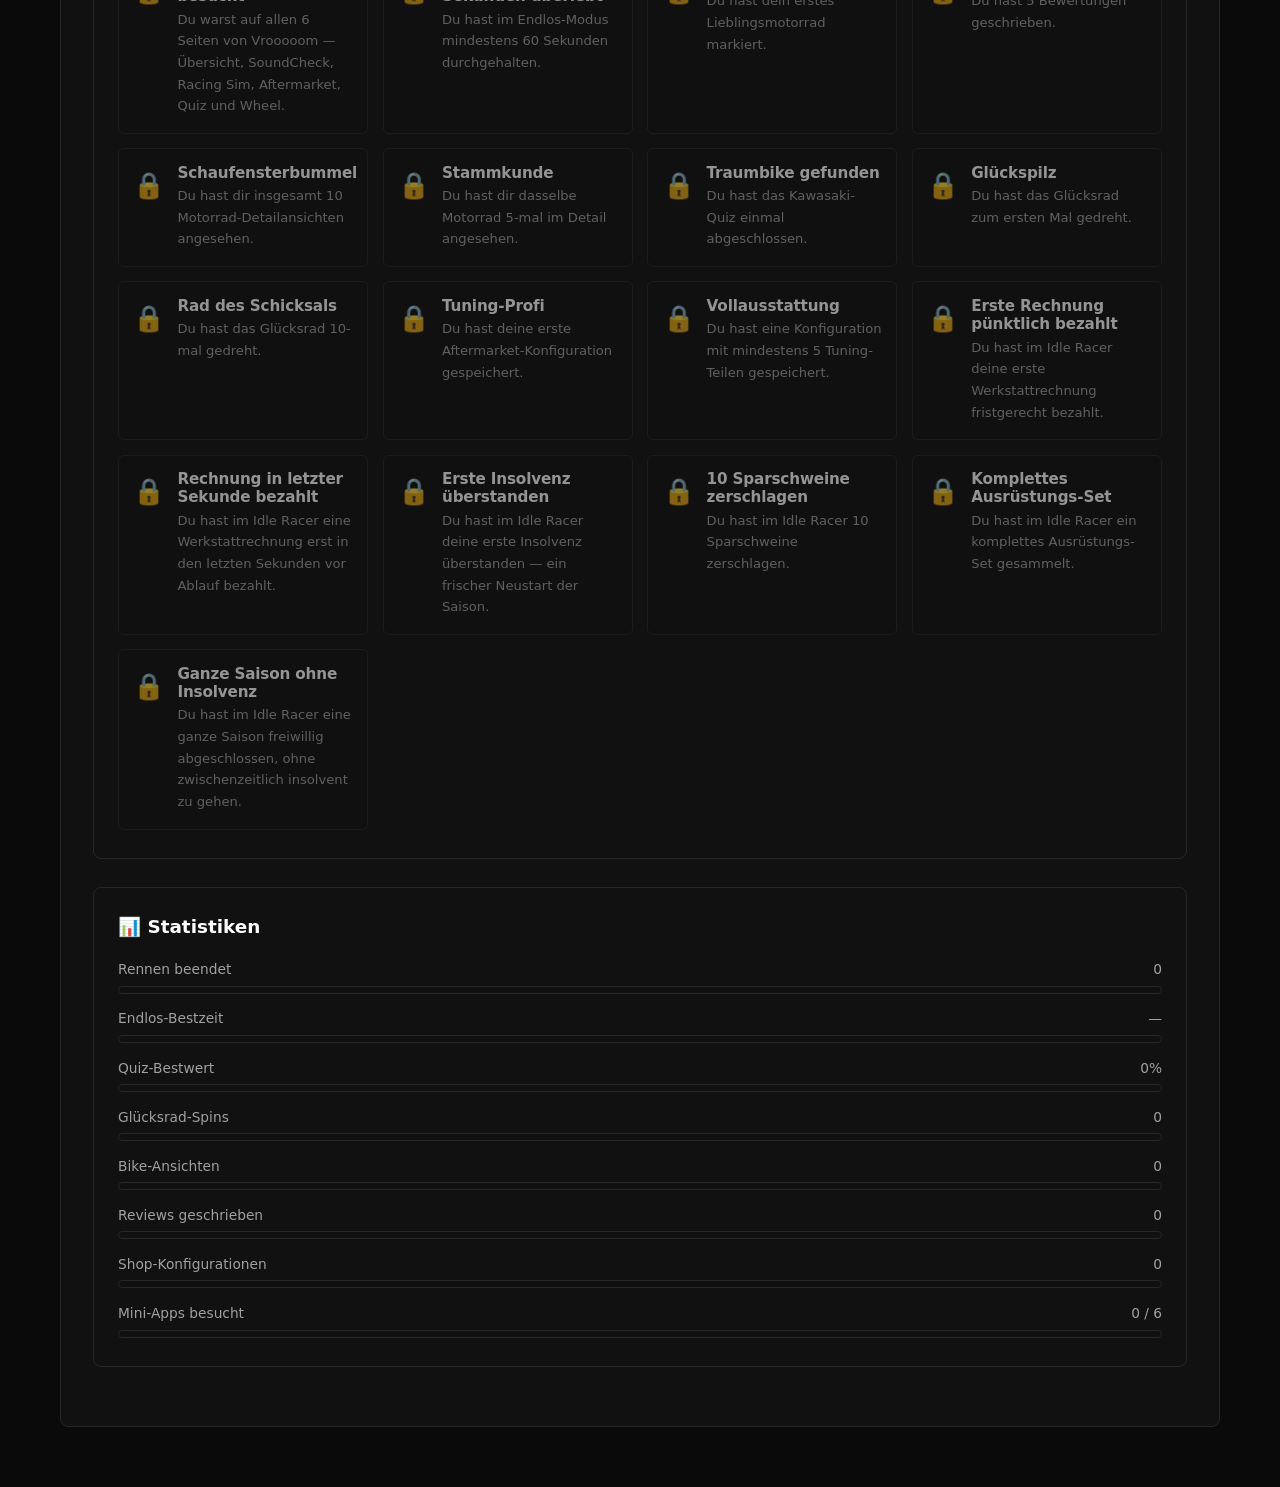
==== commit 186112da: "style(glassmorphism): glass depth on inline panels + page backgrounds Adds a new opt-in "page-bg-mes" ====
--- a/garage.html
+++ b/garage.html
@@ -178,9 +178,32 @@
     .garage-dream-hero { flex-direction: column; text-align: center; }
     .garage-progress-row { flex-direction: column; align-items: stretch; }
 }
+
+/* style(hover): Multi-Effekt Hover/Focus — Phase B (additiv, ergänzt nur
+   zusätzliche Eigenschaften auf denselben Selektoren, siehe oben). */
+.garage-card {
+    transition: transform var(--dur-fast, 0.15s) var(--ease-standard, ease),
+                border-color var(--dur-fast, 0.15s) var(--ease-standard, ease),
+                box-shadow var(--dur-fast, 0.15s) var(--ease-standard, ease);
+}
+.garage-card:hover,
+.garage-card:focus-within {
+    box-shadow: var(--shadow-xl, var(--shadow-md));
+}
+.garage-card:focus-within { outline: 2px solid var(--accent); outline-offset: 2px; }
+.garage-ach-card:not(.garage-ach-locked):hover {
+    transform: translateY(-2px);
+    filter: brightness(1.03);
+}
+.garage-ach-card {
+    transition: border-color var(--dur-fast, 0.15s) var(--ease-standard, ease),
+                box-shadow var(--dur-fast, 0.15s) var(--ease-standard, ease),
+                transform var(--dur-fast, 0.15s) var(--ease-standard, ease),
+                filter var(--dur-fast, 0.15s) var(--ease-standard, ease);
+}
     </style>
 </head>
-<body>
+<body class="page-bg-mesh">
     <!-- Gemeinsame Navbar (Single Source of Truth) — siehe navbar.js.
          data-theme-toggle="external": theme-toggle.js verdrahtet den
          Button weiter unten, navbar.js darf hier NICHT selbst
--- a/styles.css
+++ b/styles.css
@@ -1178,3 +1178,96 @@
 }
 body.dark-mode .fact-card h3 { color: #ffffff; }
 body.dark-mode .fact-card strong { color: #ffffff; }
+
+/* ════════════════════════════════════════════════════════════════
+   style(hover): Multi-Effekt Hover/Focus/Press — Phase B
+   Rein additive Ergänzungen (keine bestehende Regel oben wird verändert
+   oder entfernt — GOLDEN_PRINCIPLES_KE.md Regel 6, da styles.css auch
+   von soundcheck.html geladen wird; die hier angesprochenen Selektoren
+   ".fact-card"/".card-action-link" kommen in soundcheck.html nicht vor,
+   das Rendering dort ist also ohnehin unberührt). Jede Karte bekommt statt
+   nur einer Hover-Farbänderung mehrere kombinierte Effekte: Lift (bereits
+   oben vorhanden), vertiefter Schatten (--shadow-xl) und ein dezenter
+   "Sheen"-Lichtstreif, der beim Hover/Fokus einmal durchläuft. Animiert
+   wird ausschliesslich transform/opacity (Compositor-only); die globale
+   prefers-reduced-motion-Regel in design.css nullt alle
+   transition-duration-Werte projektweit, das Sheen-Sweep entfällt damit
+   automatisch mit.
+   ════════════════════════════════════════════════════════════════ */
+.fact-card::after {
+  content: "";
+  position: absolute;
+  inset: 0;
+  background: linear-gradient(115deg, transparent 30%, rgba(255, 255, 255, 0.14) 45%, transparent 60%);
+  transform: translateX(-120%);
+  opacity: 0;
+  pointer-events: none;
+  transition: transform var(--dur-slow, 0.4s) var(--ease-out, ease),
+              opacity var(--dur-fast, 0.15s) var(--ease-standard, ease);
+}
+.fact-card:hover::after,
+.fact-card:focus-within::after,
+.fact-card:focus-visible::after {
+  transform: translateX(120%);
+  opacity: 1;
+}
+/* Vertiefter Schatten zusätzlich zum bereits bestehenden Lift/Border-Hover
+   (gleicher Selektor, spätere Deklaration gewinnt nur für box-shadow). */
+.fact-card:hover,
+.fact-card:focus-within,
+.fact-card:focus-visible {
+  box-shadow: var(--shadow-xl, var(--shadow-lg, var(--shadow)));
+}
+.fact-card:focus-visible {
+  outline: 2px solid var(--accent);
+  outline-offset: 2px;
+}
+
+/* .card-action-link hatte bereits eine :hover-Regel (hover-polish-Phase) —
+   hier nur ein zusätzlicher, additiver Sichtbarer-Fokus-Zustand. */
+.card-action-link:focus-visible {
+  outline: 2px solid var(--accent);
+  outline-offset: 2px;
+  border-radius: var(--radius-sm);
+}
+
+/* Tastatur-Druck-Feedback: erweitert das bereits bestehende Muster von
+   ".fact-card:active" auf die generischen Buttons (siehe design.css
+   ".btn"/".btn-outline" — dort nur background/border-color, hier additiv
+   das press-transform ergänzt, ohne die bestehenden Zeilen zu verändern). */
+.btn:active,
+.btn-outline:active {
+  transform: translateY(1px) scale(0.97);
+}
+
+/* ════════════════════════════════════════════════════════════════
+   feat(tilt): dezenter Cursor-Tilt für Bike-Karten (siehe tilt.js)
+   Komponiert Lift (bereits oben vorhanden) + Tilt in EINER
+   transform-Deklaration über die Custom-Properties "--tilt-rx"/
+   "--tilt-ry" (von tilt.js per Mausposition gesetzt, Default 0deg via
+   ".fact-card" unten — ohne JS/bei reduzierter Bewegung bleiben beide
+   auf 0deg, die Karte verhält sich exakt wie zuvor: nur Lift, kein
+   Tilt). --tilt-max-deg/--tilt-perspective (design.css, Phase A) sind
+   die einzige Quelle für Stärke/Perspektive. Rein additiv — überschreibt
+   nur den "transform"-Wert der bestehenden ".fact-card:hover"-Regel via
+   spätere, gleich-spezifische Deklaration (keine Zeile oben verändert).
+   ════════════════════════════════════════════════════════════════ */
+.fact-card {
+  --tilt-rx: 0deg;
+  --tilt-ry: 0deg;
+}
+.fact-card:hover,
+.fact-card:focus-within,
+.fact-card:focus-visible {
+  transform: perspective(var(--tilt-perspective, 900px))
+             translateY(-6px) scale(1.012)
+             rotateX(var(--tilt-rx, 0deg)) rotateY(var(--tilt-ry, 0deg));
+}
+/* Bestehendes Press-Feedback (siehe ".fact-card:active" oben) bleibt
+   auch beim gleichzeitigen Hover erhalten — diese Regel kommt bewusst
+   NACH der Hover-Regel oben, damit :active bei Klick wieder gewinnt. */
+.fact-card:active {
+  transform: perspective(var(--tilt-perspective, 900px))
+             translateY(-3px) scale(1.005)
+             rotateX(var(--tilt-rx, 0deg)) rotateY(var(--tilt-ry, 0deg));
+}
--- a/design.css
+++ b/design.css
@@ -767,3 +767,150 @@
 .modal-content {
   box-shadow: var(--shadow-xl);
 }
+
+/* ════════════════════════════════════════════════════════════════
+   style(hover): Multi-Effekt Hover/Focus/Press — Phase B
+   Rein additive Ergänzungen; keine bestehende Deklaration wird entfernt.
+   Da design.css von JEDER Seite inkl. soundcheck.html geladen wird,
+   sind alle neuen Regeln entweder neue, bisher ungenutzte Token/Klassen
+   oder zusätzliche (spätere) Deklarationen für Selektoren, die
+   soundcheck.html nicht im Markup verwendet ("value" der bestehenden
+   Zeilen bleibt exakt gleich, nur zusätzliche Eigenschaften kommen
+   hinzu) — GOLDEN_PRINCIPLES_KE.md Regel 6 bleibt damit gewahrt.
+   ════════════════════════════════════════════════════════════════ */
+
+/* .btn/.btn-outline: identische Transition-Tokens wie oben (--dur-fast/
+   --ease-standard), nur um "transform" erweitert, damit der neue
+   Press-Effekt (siehe styles.css ".btn:active") weich einrastet statt
+   hart zu springen. Werte für background/border-color unverändert. */
+.btn,
+.btn-outline {
+  transition: background var(--dur-fast, 0.15s) var(--ease-standard, ease),
+              border-color var(--dur-fast, 0.15s) var(--ease-standard, ease),
+              color var(--dur-fast, 0.15s) var(--ease-standard, ease),
+              transform var(--dur-fast, 0.15s) var(--ease-standard, ease);
+}
+
+/* Sichtbarer Fokus-Zustand für die neuen Glassmorphism-Karten (zentrales
+   Modal-System) — zusätzlich zur globalen :focus-visible-Baseline, da
+   ".modal-content" selbst i.d.R. nicht fokussiert wird, sein Rahmen
+   aber beim Fokus eines Kind-Elements (z.B. Schliessen-Button) sichtbar
+   mitleuchten soll. */
+.modal-content:focus-within {
+  border-color: var(--accent);
+  box-shadow: var(--shadow-xl), var(--shadow-glow, 0 0 0 3px var(--accent-dim));
+}
+
+/* Dezenter "Idle-Pulse" für Call-to-Action-Buttons: eine sehr sanfte,
+   langsame Skalierungs-/Helligkeits-Atmung, ausschliesslich
+   transform/filter (kein box-shadow-Loop, kompositor-freundlich). Opt-in
+   über die Klasse ".btn-cta-pulse" — betrifft ausschliesslich Elemente,
+   die diese Klasse explizit tragen (aktuell: .hero-cta auf index.html),
+   kein bestehendes Element ändert sein Verhalten automatisch. */
+@keyframes btn-cta-pulse {
+  0%, 100% { transform: scale(1); filter: brightness(1); }
+  50%      { transform: scale(1.035); filter: brightness(1.08); }
+}
+.btn-cta-pulse {
+  animation: btn-cta-pulse 3.2s var(--ease-standard, ease) infinite;
+}
+.btn-cta-pulse:hover,
+.btn-cta-pulse:focus-visible {
+  animation-play-state: paused;
+}
+
+/* ════════════════════════════════════════════════════════════════
+   feat(page-transitions): sanfte Cross-Document View Transitions
+   Rein CSS-basiertes Progressive Enhancement (kein Framework, kein JS,
+   keine Änderung an <a href="...">/navbar.js nötig — Navigation bleibt
+   100% normale Mehrseiten-Navigation). "@view-transition" ist eine noch
+   junge, Chromium-spezifische Regel: nicht unterstützende Browser
+   ignorieren sie einfach und navigieren wie bisher instant — kein
+   Fallback-Code nötig. Additiv für JEDE Seite inkl. soundcheck.html
+   (geschützte Datei): das Rendering DURCH die Navigation hindurch wird
+   dadurch weicher, das Rendering DER Seite selbst (die einzige vom
+   GOLDEN_PRINCIPLES_KE.md-Byte-Vergleich betrachtete Grösse) bleibt
+   unverändert, da @view-transition keine normalen Style-Regeln
+   überschreibt.
+   WICHTIG: Die View-Transitions-Spec respektiert prefers-reduced-motion
+   NICHT automatisch (anders als reguläre CSS-Animationen/-Transitions)
+   — die Deaktivierung unten ist daher explizit und eigenständig nötig.
+   ════════════════════════════════════════════════════════════════ */
+@media not (prefers-reduced-motion: reduce) {
+  @view-transition {
+    navigation: auto;
+  }
+}
+
+::view-transition-old(root),
+::view-transition-new(root) {
+  animation-duration: var(--dur-slow, 0.4s);
+  animation-timing-function: var(--ease-out, ease);
+}
+
+@media (prefers-reduced-motion: reduce) {
+  ::view-transition-group(*),
+  ::view-transition-old(*),
+  ::view-transition-new(*) {
+    animation: none !important;
+  }
+}
+
+/* ════════════════════════════════════════════════════════════════
+   style(glassmorphism): seitenweite Mehrschicht-Hintergrund-Textur
+   Opt-in über eine neue Klasse auf <body> (".page-bg-mesh") — die
+   bestehende, ungeänderte "body"-Basisregel oben (Zeile ~158) bleibt
+   für JEDE Seite ohne diese Klasse (u.a. soundcheck.html) exakt
+   gleich; nur Seiten, die die Klasse tragen, bekommen zusätzlich zum
+   Vollton-Hintergrund das --gradient-mesh-Token (Phase A) als sehr
+   dezente, weiche Mehrschicht-Textur. Dark-Mode nutzt die vollen
+   Werte von --gradient-mesh (kräftigeres Glass-Gefühl), Light-Mode
+   dämpft die Deckkraft zusätzlich (siehe Override unten) — "dark
+   mode: strong glassmorphism; light mode: subtler/balanced". */
+body.page-bg-mesh {
+  background:
+    var(--gradient-mesh),
+    var(--bg);
+  background-attachment: fixed, fixed;
+}
+
+/* ── Glassmorphism für Inline-Panels (nicht-Modal) ───────────────
+   Warenkorb (shop.html ".configurator"), Renn-Ergebnis-Banner
+   (race.html ".endless-result-banner"), Quiz-Ergebnis (quiz.html
+   ".result-card"), Glücksrad-Ergebnis (wheel.html ".result-panel"),
+   Garage-Karten (".garage-card"/".garage-ach-card") — rein additiv,
+   nutzt dieselben Phase-A-Tokens (--glass-blur-*/--glass-saturate/
+   --glass-bg-strong/--glass-border) wie das zentrale Modal-System.
+   Ohne backdrop-filter-Unterstützung bleibt der bereits vorhandene
+   solide Kartenhintergrund unverändert lesbar (progressive
+   enhancement, siehe @supports). Dark-Mode: --glass-bg-strong ist
+   dort bereits kräftiger vorkonfiguriert (Phase A); Light-Mode nutzt
+   zusätzlich einen schwächeren Blur (--glass-blur-sm statt -md) für
+   eine "subtilere/ausgewogenere" Optik. */
+@supports (backdrop-filter: blur(1px)) or (-webkit-backdrop-filter: blur(1px)) {
+  .configurator,
+  .endless-result-banner,
+  .result-card,
+  .result-panel,
+  .garage-card,
+  .garage-ach-card {
+    /* !important nur auf background-image: die Seiten setzen weiter
+       oben (spätere, gleich-spezifische Regeln in ihren eigenen
+       Seiten-<style>-Blocks) ihre eigene background-Kurzform, die
+       background-image sonst implizit auf "none" zurücksetzen und
+       diese additive Glass-Ebene unsichtbar machen würde. */
+    background-image: linear-gradient(165deg, var(--glass-bg-strong), transparent 75%) !important;
+    -webkit-backdrop-filter: blur(var(--glass-blur-md)) saturate(var(--glass-saturate));
+    backdrop-filter: blur(var(--glass-blur-md)) saturate(var(--glass-saturate));
+    box-shadow: var(--shadow-xl);
+  }
+  [data-theme="light"] .configurator,
+  [data-theme="light"] .endless-result-banner,
+  [data-theme="light"] .result-card,
+  [data-theme="light"] .result-panel,
+  [data-theme="light"] .garage-card,
+  [data-theme="light"] .garage-ach-card {
+    -webkit-backdrop-filter: blur(var(--glass-blur-sm)) saturate(var(--glass-saturate));
+    backdrop-filter: blur(var(--glass-blur-sm)) saturate(var(--glass-saturate));
+  }
+}
